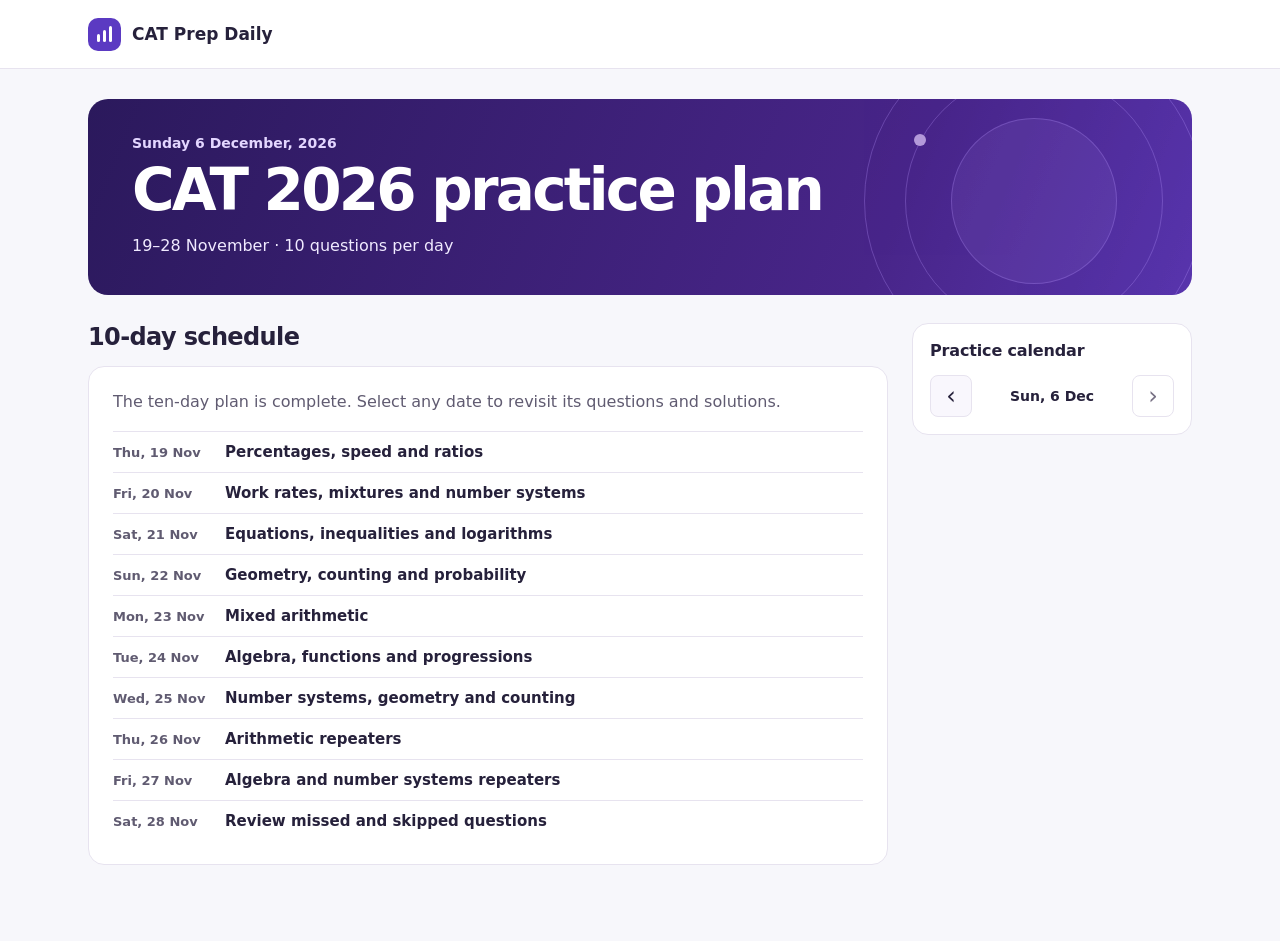
==== index.html @ 4b060f37 "Publish CAT Prep Daily" ====
<!doctype html>
<html lang="en">
<head>
  <meta charset="utf-8">
  <meta name="viewport" content="width=device-width, initial-scale=1">
  <meta name="theme-color" content="#f7f7fb">
  <meta name="description" content="Ten days of CAT practice with worked solutions for QA, DILR and VARC.">
  <title>CAT Prep Daily</title>
  <link rel="stylesheet" href="styles.css">
  <script src="question-bank.js" defer></script>
  <script src="app.js" defer></script>
</head>
<body>
  <a class="skip" href="#main">Skip to practice</a>
  <header class="masthead">
    <div class="masthead-inner">
      <a class="brand" href="./"><span class="brand-mark" aria-hidden="true"><i></i><i></i><i></i></span>CAT Prep Daily</a>
    </div>
  </header>
  <main class="workspace" id="main">
    <section class="hero" aria-labelledby="page-title">
      <div class="hero-orbit" aria-hidden="true"><i></i><i></i><i></i></div>
      <div class="hero-inner">
        <p id="hero-date" class="hero-date"></p>
        <h1 id="page-title" tabindex="-1">CAT 2026 practice plan</h1>
        <p id="hero-summary" class="hero-summary"></p>
      </div>
    </section>
    <div class="practice-layout">
      <div class="practice-column">
        <section id="questions" aria-labelledby="questions-title">
          <div class="section-heading">
            <h2 id="questions-title">Practice questions</h2>
            <a id="solutions-link" class="jump-link" href="#solutions">Go to solutions <span aria-hidden="true">↓</span></a>
          </div>
          <div id="question-list"></div>
        </section>
        <section id="solutions" class="solutions" aria-labelledby="solutions-title" hidden>
          <div class="section-heading">
            <h2 id="solutions-title">Answers &amp; solutions</h2>
            <button id="toggle-solutions" class="text-button" type="button">Show all</button>
          </div>
          <div id="solution-list" class="solution-list"></div>
        </section>
      </div>
      <aside class="sidebar" aria-label="Practice navigation">
        <section class="side-card" aria-labelledby="calendar-title">
          <h2 id="calendar-title">Practice calendar</h2>
          <nav class="calendar" aria-label="Practice dates">
            <button id="prev-day" type="button" class="arrow-button" aria-label="Previous practice day">‹</button>
            <p id="selected-date" aria-live="polite"></p>
            <button id="next-day" type="button" class="arrow-button" aria-label="Next practice day">›</button>
          </nav>
          <button id="today-button" class="text-button today-button" type="button" hidden>Back to today</button>
        </section>
        <section id="progress-card" class="side-card" aria-labelledby="progress-title">
          <div class="side-heading">
            <h2 id="progress-title">Your progress</h2>
            <span id="progress-text" class="progress-text" aria-live="polite">0 / 0</span>
          </div>
          <progress id="progress-bar" value="0" max="1" aria-labelledby="progress-title"></progress>
          <nav id="question-grid" class="question-grid" aria-label="Jump to a question"></nav>
        </section>
      </aside>
    </div>
  </main>
</body>
</html>
---- styles.css ----
:root {
  color-scheme: light;
  font-family: "Aptos", "Segoe UI", system-ui, sans-serif;
  color: #26213b;
  background: #f7f7fb;
  --ink: #26213b;
  --muted: #605b71;
  --accent: #5634b3;
  --line: #e7e3ef;
  --radius: 16px;
}

*, *::before, *::after { box-sizing: border-box; }
[hidden] { display: none !important; }
html { scroll-padding-top: 24px; }
body { margin: 0; }
a { color: var(--accent); }
button { font: inherit; color: inherit; cursor: pointer; }
button:disabled { cursor: default; }
:focus-visible { outline: 3px solid #754ee1; outline-offset: 4px; }
.skip { position: absolute; left: 16px; top: 12px; transform: translateY(-200%); background: white; padding: 10px; z-index: 1; }
.skip:focus { transform: none; }

.masthead { background: white; border-bottom: 1px solid var(--line); }
.masthead-inner {
  max-width: 1152px;
  min-height: 68px;
  margin-inline: auto;
  padding: 12px 24px;
  display: flex;
  align-items: center;
  justify-content: space-between;
  gap: 12px;
}
.brand { display: inline-flex; align-items: center; gap: 11px; font-size: 17px; font-weight: 750; color: var(--ink); text-decoration: none; }
.brand-mark { display: inline-flex; align-items: end; justify-content: center; gap: 3px; width: 33px; height: 33px; padding-bottom: 9px; border-radius: 10px; background: #5b3ac2; }
.brand-mark i { width: 3px; border-radius: 2px; background: white; height: 8px; }
.brand-mark i:nth-child(2) { height: 12px; }
.brand-mark i:nth-child(3) { height: 16px; }
.workspace { max-width: 1152px; margin-inline: auto; padding: 30px 24px 64px; }
.hero {
  position: relative;
  isolation: isolate;
  overflow: hidden;
  border-radius: 20px;
  background: linear-gradient(112deg, #2b195c, #482589 72%, #5835ad);
  color: white;
}
.hero-inner { padding: 36px 44px 40px; }
.hero-date { margin: 0 0 9px; color: #e3d6ff; font-size: 14px; font-weight: 650; }
.hero h1 { font-size: clamp(36px, 7vw, 58px); margin: 0; letter-spacing: -.048em; line-height: 1.06; }
.hero-summary { margin: 15px 0 0; color: #f0eaff; font-size: 16px; font-weight: 500; }
.hero-orbit { position: absolute; z-index: -1; width: 340px; height: 340px; top: -68px; right: -12px; display: grid; place-items: center; opacity: .68; }
.hero-orbit i { grid-area: 1 / 1; width: 100%; aspect-ratio: 1; border: 1px solid #b997ff70; border-radius: 50%; }
.hero-orbit i:nth-child(2) { width: 76%; }
.hero-orbit i:nth-child(3) { width: 49%; background: #a185e22a; }
.hero-orbit::after { content: ""; grid-area: 1 / 1; width: 12px; height: 12px; border-radius: 50%; background: #e6d2ff; transform: translate(-114px, -61px); }
.practice-layout { display: grid; grid-template-columns: minmax(0, 1fr) 280px; align-items: start; gap: 24px; margin-top: 28px; }
.section-heading { display: flex; align-items: baseline; justify-content: space-between; flex-wrap: wrap; gap: 8px 16px; margin-bottom: 14px; }
h2 { margin: 0; font-size: 24px; letter-spacing: -.026em; line-height: 1.2; }
.jump-link, .text-button { color: var(--accent); font-size: 14px; font-weight: 700; }
.jump-link { text-decoration: none; padding: 4px 0; }
.jump-link:hover, .text-button:hover { text-decoration: underline; }
.jump-link span { padding-left: 4px; }
.text-button { border: 0; background: none; padding: 4px 0; }

.question-card, .context-card, .side-card, .solution-list, .empty-state { background: white; border: 1px solid var(--line); border-radius: var(--radius); }
.question-card, .context-card, .empty-state { padding: 23px 24px; margin-bottom: 12px; }
.group-heading { display: flex; flex-wrap: wrap; align-items: baseline; gap: 8px 12px; margin: 20px 0 10px; }
.group-heading h3 { font-size: 16px; margin: 0; }
.group-heading span, .question-origin { color: var(--muted); font-size: 13px; font-weight: 600; }
.question-meta { display: flex; align-items: center; flex-wrap: wrap; gap: 8px; margin-bottom: 12px; }
.number { color: var(--muted); font-size: 13px; letter-spacing: .035em; font-weight: 700; }
.tag { display: inline-flex; padding: 4px 8px; border-radius: 5px; background: #eee8ff; color: #4f329a; font-size: 11px; font-weight: 760; }
.tag[data-section="DILR"] { background: #e5f4f0; color: #215e52; }
.tag[data-section="VARC"] { background: #fff0de; color: #815019; }
.question-card fieldset { padding: 0; margin: 0; border: 0; min-width: 0; }
.question-card legend { padding: 0; white-space: pre-wrap; font-size: 17px; line-height: 1.5; font-weight: 650; }
.choices { display: grid; gap: 8px; margin-top: 16px; }
.choice { display: flex; align-items: center; gap: 11px; padding: 9px 12px; min-height: 42px; border: 1px solid var(--line); border-radius: 9px; cursor: pointer; }
.choice:hover { background: #faf8ff; }
.choice:has(:checked) { border-color: #9779e0; background: #f4efff; }
.choice input { width: 17px; height: 17px; margin: 0; accent-color: var(--accent); flex: none; }
.choice-copy { white-space: pre-wrap; overflow-wrap: anywhere; }
.question-card input[type="text"] { font: inherit; display: block; max-width: 280px; width: 100%; margin-top: 16px; padding: 10px 12px; border: 1px solid #c8c2d3; border-radius: 8px; color: var(--ink); }
.context-card { background: #f3effc; border-color: #e4daf8; }
.context-card h4 { margin: 0 0 8px; font-size: 16px; }
.context-card p, .worked-solution { white-space: pre-wrap; line-height: 1.58; margin: 0; }
.table-wrap { overflow-x: auto; margin-top: 14px; }
.context-table { width: 100%; border-collapse: separate; border-spacing: 0; background: white; border: 1px solid #e4daf8; border-radius: 8px; font-size: 14px; text-align: left; }
.context-table th, .context-table td { padding: 9px 12px; }
.context-table thead { background: #ece4fa; }
.context-table tbody tr + tr td { border-top: 1px solid var(--line); }
.empty-state p { margin: 0; line-height: 1.55; color: var(--muted); }
.plan-overview { list-style: none; padding: 0; margin: 16px 0 0; }
.plan-row { border-top: 1px solid var(--line); }
.plan-row, .plan-button { display: flex; align-items: baseline; gap: 12px; }
.plan-row:has(> .plan-date), .plan-button { padding: 11px 0; }
.plan-date { flex: 0 0 100px; color: var(--muted); font-size: 13px; font-weight: 650; }
.plan-focus { font-size: 15px; font-weight: 650; }
.plan-button { width: 100%; border: 0; background: none; text-align: left; }
.plan-button:hover .plan-focus { color: var(--accent); text-decoration: underline; }

.sidebar { display: grid; gap: 14px; }
.side-card { padding: 17px; }
.side-heading, .calendar { display: flex; align-items: center; justify-content: space-between; gap: 8px; }
.side-card h2 { font-size: 16px; letter-spacing: -.01em; }
.calendar { margin-top: 14px; text-align: center; }
.calendar p { margin: 0; font-size: 14px; font-weight: 650; }
.arrow-button { flex: 0 0 42px; min-height: 42px; line-height: 1; border: 1px solid var(--line); border-radius: 8px; background: #f9f7fd; font-size: 24px; }
.arrow-button:disabled { color: #777184; background: white; }
.arrow-button:not(:disabled):hover { background: #eee7ff; }
.today-button { display: block; margin: 10px auto 0; }
.progress-text { color: var(--muted); font-size: 13px; font-weight: 700; }
progress { width: 100%; height: 8px; display: block; margin: 13px 0 15px; overflow: hidden; border: 0; border-radius: 9px; background: #eeeaf6; color: #6742c7; }
progress::-webkit-progress-bar { background: #eeeaf6; }
progress::-webkit-progress-value { background: #6742c7; border-radius: 9px; }
progress::-moz-progress-bar { background: #6742c7; border-radius: 9px; }
.question-grid { display: grid; grid-template-columns: repeat(5, minmax(0, 1fr)); gap: 6px; }
.question-grid a { display: grid; place-items: center; min-height: 40px; border-radius: 7px; text-decoration: none; color: #494459; background: #f6f4fa; font-size: 13px; font-weight: 700; }
.question-grid a:hover { background: #eee7ff; }
.question-grid a.answered { color: #45278c; background: #e9dfff; }

.solutions { margin-top: 30px; }
.solution-list { padding: 0 17px; }
.solution-list details + details { border-top: 1px solid var(--line); }
.solution-list summary { display: flex; justify-content: space-between; align-items: center; gap: 10px; min-height: 51px; padding: 11px 4px; font-size: 15px; font-weight: 700; cursor: pointer; list-style: none; }
.solution-list summary::-webkit-details-marker { display: none; }
.solution-list summary::after { content: "+"; color: var(--accent); font-size: 19px; }
.solution-list details[open] summary::after { content: "−"; }
.solution-body { padding: 0 4px 15px; }
.answer { display: block; color: #215e52; margin: 0 0 6px; }
.response-feedback { margin: 0 0 8px; color: var(--muted); font-size: 14px; }

@media (max-width: 780px) {
  .practice-layout { grid-template-columns: minmax(0, 1fr); gap: 22px; }
  .sidebar { grid-row: 1; grid-template-columns: repeat(2, minmax(0, 1fr)); align-items: start; }
}
@media (max-width: 520px) {
  .masthead-inner { min-height: 58px; padding-inline: 14px; }
  .workspace { padding: 16px 14px 40px; }
  .hero-inner { padding: 27px 20px 30px; }
  .hero-orbit { right: -140px; opacity: .35; }
  .practice-layout { margin-top: 16px; }
  .sidebar { grid-template-columns: minmax(0, 1fr); gap: 8px; }
  .side-card { padding: 12px; }
  .question-grid { grid-template-columns: repeat(6, minmax(0, 1fr)); }
  .question-card, .context-card, .empty-state { padding: 17px 14px; }
  .plan-date { flex-basis: 88px; }
  .plan-focus { font-size: 14px; }
}
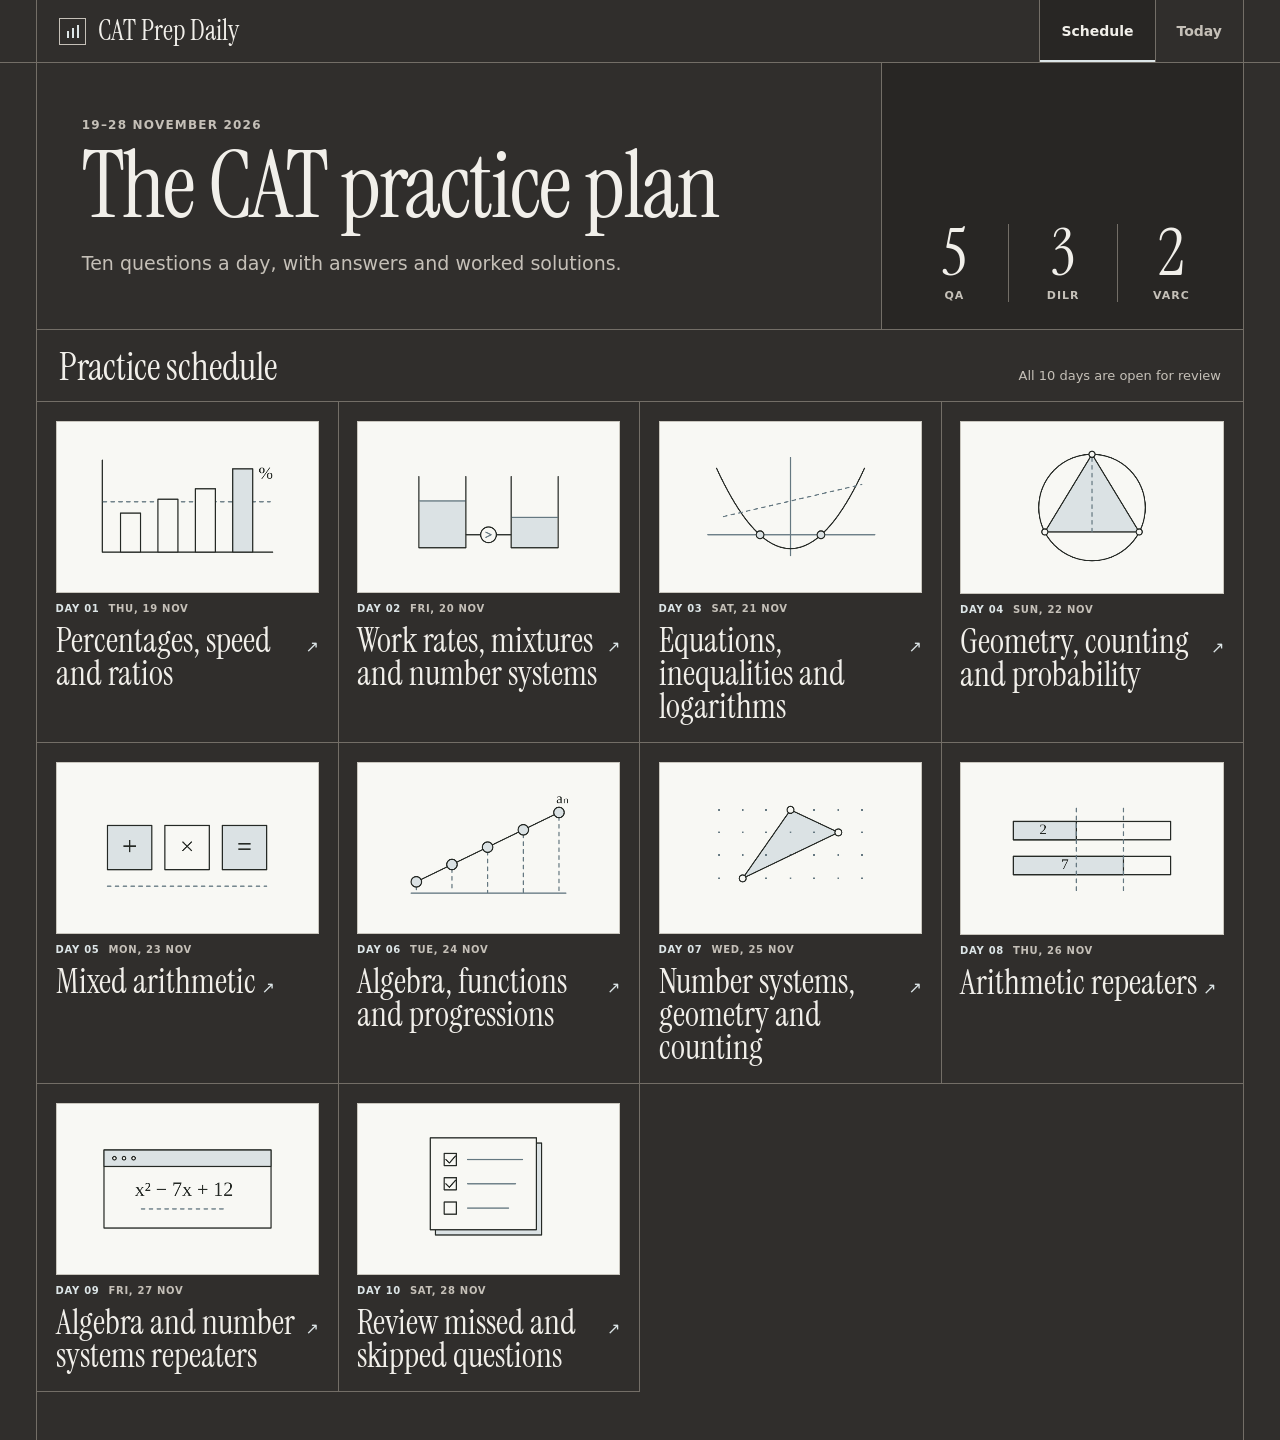
==== commit dda0f8ba: "Publish the illustrated CAT Prep redesign" ====
--- a/index.html
+++ b/index.html
@@ -3,30 +3,46 @@
 <head>
   <meta charset="utf-8">
   <meta name="viewport" content="width=device-width, initial-scale=1">
-  <meta name="theme-color" content="#f7f7fb">
+  <meta name="theme-color" content="#302e2c">
   <meta name="description" content="Ten days of CAT practice with worked solutions for QA, DILR and VARC.">
   <title>CAT Prep Daily</title>
   <link rel="stylesheet" href="styles.css">
   <script src="question-bank.js" defer></script>
+  <script src="plan-art.js" defer></script>
   <script src="app.js" defer></script>
 </head>
 <body>
-  <a class="skip" href="#main">Skip to practice</a>
+  <a class="skip" href="#main">Skip to content</a>
   <header class="masthead">
     <div class="masthead-inner">
       <a class="brand" href="./"><span class="brand-mark" aria-hidden="true"><i></i><i></i><i></i></span>CAT Prep Daily</a>
+      <nav class="primary-nav" aria-label="Main navigation">
+        <button id="schedule-tab" type="button" aria-controls="schedule-view">Schedule</button>
+        <button id="today-tab" type="button" aria-controls="practice-view">Today</button>
+      </nav>
     </div>
   </header>
   <main class="workspace" id="main">
     <section class="hero" aria-labelledby="page-title">
-      <div class="hero-orbit" aria-hidden="true"><i></i><i></i><i></i></div>
       <div class="hero-inner">
         <p id="hero-date" class="hero-date"></p>
-        <h1 id="page-title" tabindex="-1">CAT 2026 practice plan</h1>
+        <h1 id="page-title" tabindex="-1">The CAT practice plan</h1>
         <p id="hero-summary" class="hero-summary"></p>
       </div>
+      <dl class="hero-breakdown" aria-label="Questions per day">
+        <div><dt><abbr title="Quantitative Aptitude">QA</abbr></dt><dd>5</dd></div>
+        <div><dt><abbr title="Data Interpretation and Logical Reasoning">DILR</abbr></dt><dd>3</dd></div>
+        <div><dt><abbr title="Verbal Ability and Reading Comprehension">VARC</abbr></dt><dd>2</dd></div>
+      </dl>
     </section>
-    <div class="practice-layout">
+    <section id="schedule-view" aria-labelledby="schedule-title" hidden>
+      <div class="section-heading schedule-heading">
+        <h2 id="schedule-title">Practice schedule</h2>
+        <p id="schedule-status"></p>
+      </div>
+      <ol id="schedule-list" class="plan-overview"></ol>
+    </section>
+    <div id="practice-view" class="practice-layout" hidden>
       <div class="practice-column">
         <section id="questions" aria-labelledby="questions-title">
           <div class="section-heading">
@@ -35,10 +51,10 @@
           </div>
           <div id="question-list"></div>
         </section>
-        <section id="solutions" class="solutions" aria-labelledby="solutions-title" hidden>
+        <section id="solutions" class="solutions" aria-labelledby="solutions-title">
           <div class="section-heading">
             <h2 id="solutions-title">Answers &amp; solutions</h2>
-            <button id="toggle-solutions" class="text-button" type="button">Show all</button>
+            <button id="toggle-solutions" class="text-button" type="button" aria-controls="solution-list">Show all</button>
           </div>
           <div id="solution-list" class="solution-list"></div>
         </section>
@@ -51,9 +67,8 @@
             <p id="selected-date" aria-live="polite"></p>
             <button id="next-day" type="button" class="arrow-button" aria-label="Next practice day">›</button>
           </nav>
-          <button id="today-button" class="text-button today-button" type="button" hidden>Back to today</button>
         </section>
-        <section id="progress-card" class="side-card" aria-labelledby="progress-title">
+        <section class="side-card" aria-labelledby="progress-title">
           <div class="side-heading">
             <h2 id="progress-title">Your progress</h2>
             <span id="progress-text" class="progress-text" aria-live="polite">0 / 0</span>
--- a/styles.css
+++ b/styles.css
@@ -1,151 +1,210 @@
+@font-face {
+  font-family: "Instrument Serif";
+  src: url("fonts/InstrumentSerif-Regular.ttf") format("truetype");
+  font-display: swap;
+}
+
 :root {
-  color-scheme: light;
-  font-family: "Aptos", "Segoe UI", system-ui, sans-serif;
-  color: #26213b;
-  background: #f7f7fb;
-  --ink: #26213b;
-  --muted: #605b71;
-  --accent: #5634b3;
-  --line: #e7e3ef;
-  --radius: 16px;
+  color-scheme: dark;
+  font-family: "Segoe UI", system-ui, sans-serif;
+  background: #302e2c;
+  color: #f1efea;
+  --background: #302e2c;
+  --surface: #282624;
+  --text: #f1efea;
+  --muted: #c5c0b8;
+  --rule: #736e67;
+  --paper: #f8f8f4;
+  --ink: #292825;
+  --signal: #dce5e7;
+  --serif: "Instrument Serif", Georgia, serif;
+  --shell: min(1360px, calc(100% - 72px));
 }
 
 *, *::before, *::after { box-sizing: border-box; }
 [hidden] { display: none !important; }
-html { scroll-padding-top: 24px; }
+html { scroll-padding-top: 14px; }
 body { margin: 0; }
-a { color: var(--accent); }
+a { color: inherit; }
 button { font: inherit; color: inherit; cursor: pointer; }
 button:disabled { cursor: default; }
-:focus-visible { outline: 3px solid #754ee1; outline-offset: 4px; }
-.skip { position: absolute; left: 16px; top: 12px; transform: translateY(-200%); background: white; padding: 10px; z-index: 1; }
+:focus-visible { outline: 2px solid var(--signal); outline-offset: 4px; }
+#page-title:focus { outline: none; }
+.skip { position: absolute; left: 16px; top: 12px; transform: translateY(-200%); background: var(--paper); color: var(--ink); padding: 10px; z-index: 2; }
 .skip:focus { transform: none; }
 
-.masthead { background: white; border-bottom: 1px solid var(--line); }
-.masthead-inner {
-  max-width: 1152px;
-  min-height: 68px;
-  margin-inline: auto;
-  padding: 12px 24px;
-  display: flex;
+.masthead { border-bottom: 1px solid var(--rule); }
+.masthead-inner, .workspace { width: var(--shell); margin-inline: auto; border-inline: 1px solid var(--rule); }
+.masthead-inner { display: flex; align-items: stretch; justify-content: space-between; min-height: 62px; }
+.brand {
+  display: inline-flex;
   align-items: center;
-  justify-content: space-between;
   gap: 12px;
-}
-.brand { display: inline-flex; align-items: center; gap: 11px; font-size: 17px; font-weight: 750; color: var(--ink); text-decoration: none; }
-.brand-mark { display: inline-flex; align-items: end; justify-content: center; gap: 3px; width: 33px; height: 33px; padding-bottom: 9px; border-radius: 10px; background: #5b3ac2; }
-.brand-mark i { width: 3px; border-radius: 2px; background: white; height: 8px; }
-.brand-mark i:nth-child(2) { height: 12px; }
-.brand-mark i:nth-child(3) { height: 16px; }
-.workspace { max-width: 1152px; margin-inline: auto; padding: 30px 24px 64px; }
-.hero {
-  position: relative;
-  isolation: isolate;
-  overflow: hidden;
-  border-radius: 20px;
-  background: linear-gradient(112deg, #2b195c, #482589 72%, #5835ad);
-  color: white;
-}
-.hero-inner { padding: 36px 44px 40px; }
-.hero-date { margin: 0 0 9px; color: #e3d6ff; font-size: 14px; font-weight: 650; }
-.hero h1 { font-size: clamp(36px, 7vw, 58px); margin: 0; letter-spacing: -.048em; line-height: 1.06; }
-.hero-summary { margin: 15px 0 0; color: #f0eaff; font-size: 16px; font-weight: 500; }
-.hero-orbit { position: absolute; z-index: -1; width: 340px; height: 340px; top: -68px; right: -12px; display: grid; place-items: center; opacity: .68; }
-.hero-orbit i { grid-area: 1 / 1; width: 100%; aspect-ratio: 1; border: 1px solid #b997ff70; border-radius: 50%; }
-.hero-orbit i:nth-child(2) { width: 76%; }
-.hero-orbit i:nth-child(3) { width: 49%; background: #a185e22a; }
-.hero-orbit::after { content: ""; grid-area: 1 / 1; width: 12px; height: 12px; border-radius: 50%; background: #e6d2ff; transform: translate(-114px, -61px); }
-.practice-layout { display: grid; grid-template-columns: minmax(0, 1fr) 280px; align-items: start; gap: 24px; margin-top: 28px; }
-.section-heading { display: flex; align-items: baseline; justify-content: space-between; flex-wrap: wrap; gap: 8px 16px; margin-bottom: 14px; }
-h2 { margin: 0; font-size: 24px; letter-spacing: -.026em; line-height: 1.2; }
-.jump-link, .text-button { color: var(--accent); font-size: 14px; font-weight: 700; }
-.jump-link { text-decoration: none; padding: 4px 0; }
-.jump-link:hover, .text-button:hover { text-decoration: underline; }
-.jump-link span { padding-left: 4px; }
-.text-button { border: 0; background: none; padding: 4px 0; }
-
-.question-card, .context-card, .side-card, .solution-list, .empty-state { background: white; border: 1px solid var(--line); border-radius: var(--radius); }
-.question-card, .context-card, .empty-state { padding: 23px 24px; margin-bottom: 12px; }
-.group-heading { display: flex; flex-wrap: wrap; align-items: baseline; gap: 8px 12px; margin: 20px 0 10px; }
-.group-heading h3 { font-size: 16px; margin: 0; }
-.group-heading span, .question-origin { color: var(--muted); font-size: 13px; font-weight: 600; }
-.question-meta { display: flex; align-items: center; flex-wrap: wrap; gap: 8px; margin-bottom: 12px; }
-.number { color: var(--muted); font-size: 13px; letter-spacing: .035em; font-weight: 700; }
-.tag { display: inline-flex; padding: 4px 8px; border-radius: 5px; background: #eee8ff; color: #4f329a; font-size: 11px; font-weight: 760; }
-.tag[data-section="DILR"] { background: #e5f4f0; color: #215e52; }
-.tag[data-section="VARC"] { background: #fff0de; color: #815019; }
-.question-card fieldset { padding: 0; margin: 0; border: 0; min-width: 0; }
-.question-card legend { padding: 0; white-space: pre-wrap; font-size: 17px; line-height: 1.5; font-weight: 650; }
-.choices { display: grid; gap: 8px; margin-top: 16px; }
-.choice { display: flex; align-items: center; gap: 11px; padding: 9px 12px; min-height: 42px; border: 1px solid var(--line); border-radius: 9px; cursor: pointer; }
-.choice:hover { background: #faf8ff; }
-.choice:has(:checked) { border-color: #9779e0; background: #f4efff; }
-.choice input { width: 17px; height: 17px; margin: 0; accent-color: var(--accent); flex: none; }
-.choice-copy { white-space: pre-wrap; overflow-wrap: anywhere; }
-.question-card input[type="text"] { font: inherit; display: block; max-width: 280px; width: 100%; margin-top: 16px; padding: 10px 12px; border: 1px solid #c8c2d3; border-radius: 8px; color: var(--ink); }
-.context-card { background: #f3effc; border-color: #e4daf8; }
-.context-card h4 { margin: 0 0 8px; font-size: 16px; }
-.context-card p, .worked-solution { white-space: pre-wrap; line-height: 1.58; margin: 0; }
-.table-wrap { overflow-x: auto; margin-top: 14px; }
-.context-table { width: 100%; border-collapse: separate; border-spacing: 0; background: white; border: 1px solid #e4daf8; border-radius: 8px; font-size: 14px; text-align: left; }
-.context-table th, .context-table td { padding: 9px 12px; }
-.context-table thead { background: #ece4fa; }
-.context-table tbody tr + tr td { border-top: 1px solid var(--line); }
-.empty-state p { margin: 0; line-height: 1.55; color: var(--muted); }
-.plan-overview { list-style: none; padding: 0; margin: 16px 0 0; }
-.plan-row { border-top: 1px solid var(--line); }
-.plan-row, .plan-button { display: flex; align-items: baseline; gap: 12px; }
-.plan-row:has(> .plan-date), .plan-button { padding: 11px 0; }
-.plan-date { flex: 0 0 100px; color: var(--muted); font-size: 13px; font-weight: 650; }
-.plan-focus { font-size: 15px; font-weight: 650; }
-.plan-button { width: 100%; border: 0; background: none; text-align: left; }
-.plan-button:hover .plan-focus { color: var(--accent); text-decoration: underline; }
-
-.sidebar { display: grid; gap: 14px; }
-.side-card { padding: 17px; }
+  padding-inline: 22px;
+  font: 28px/1 var(--serif);
+  text-decoration: none;
+  white-space: nowrap;
+}
+.brand-mark { display: inline-flex; justify-content: center; align-items: end; gap: 3px; width: 27px; height: 27px; padding-bottom: 6px; border: 1px solid var(--muted); }
+.brand-mark i { width: 2px; height: 7px; background: var(--signal); }
+.brand-mark i:nth-child(2) { height: 10px; }
+.brand-mark i:nth-child(3) { height: 13px; }
+.primary-nav { display: flex; }
+.primary-nav button { min-height: 44px; padding-inline: 21px; border: 0; border-left: 1px solid var(--rule); background: transparent; font-size: 14px; font-weight: 600; }
+.primary-nav button[aria-current="page"], .primary-nav button:hover:not(:disabled) { background: var(--surface); }
+.primary-nav button[aria-current="page"] { box-shadow: inset 0 -2px var(--signal); }
+.primary-nav button:disabled { color: var(--muted); }
+.primary-nav button:focus-visible { outline-offset: -4px; }
+
+.workspace { min-height: calc(100vh - 63px); padding-bottom: 48px; }
+.hero { display: grid; grid-template-columns: minmax(0, 1fr) minmax(250px, 30%); border-bottom: 1px solid var(--rule); }
+.hero-inner { padding: clamp(28px, 4.3vw, 60px) clamp(22px, 3.5vw, 51px) clamp(30px, 4vw, 54px); }
+.hero-date, .plan-meta {
+  margin: 0;
+  color: var(--muted);
+  font-size: 12px;
+  font-weight: 650;
+  letter-spacing: .1em;
+  text-transform: uppercase;
+}
+h1, h2, h3, h4 { margin: 0; font-family: var(--serif); font-weight: 400; }
+.hero h1 { margin: 9px 0 0; max-width: 18ch; font-size: clamp(54px, 7.2vw, 106px); line-height: .98; letter-spacing: -.02em; text-wrap: balance; }
+.hero-summary { margin: 18px 0 0; color: var(--muted); line-height: 1.5; font-size: clamp(15px, 1.65vw, 19px); }
+.hero-breakdown { display: grid; grid-template-columns: repeat(3, minmax(0, 1fr)); align-content: end; margin: 0; border-left: 1px solid var(--rule); background: var(--surface); padding: 18px 18px 27px; }
+.hero-breakdown div { display: flex; flex-direction: column-reverse; align-items: center; gap: 6px; }
+.hero-breakdown div + div { border-left: 1px solid var(--rule); }
+.hero-breakdown dt { color: var(--muted); font-size: 11px; font-weight: 700; letter-spacing: .09em; }
+.hero-breakdown dd { margin: 0; font: clamp(38px, 5.1vw, 72px)/.9 var(--serif); }
+.hero-breakdown abbr { text-decoration: none; cursor: help; }
+
+.section-heading { display: flex; flex-wrap: wrap; align-items: baseline; justify-content: space-between; gap: 4px 18px; padding: 17px 22px 14px; border-bottom: 1px solid var(--rule); }
+.section-heading h2 { font-size: clamp(31px, 3vw, 42px); line-height: 1.05; }
+.schedule-heading p { margin: 0; color: var(--muted); font-size: 13px; line-height: 1.5; }
+.plan-overview { display: grid; grid-template-columns: repeat(4, minmax(0, 1fr)); list-style: none; margin: 0; padding: 0; }
+.plan-item { min-width: 0; border-right: 1px solid var(--rule); border-bottom: 1px solid var(--rule); }
+.plan-item:nth-child(4n) { border-right: 0; }
+.plan-card { display: flex; flex-direction: column; gap: 10px; width: 100%; height: 100%; min-height: 100%; padding: clamp(12px, 1.45vw, 20px); border: 0; background: transparent; color: inherit; text-align: left; }
+button.plan-card:hover { background: var(--surface); }
+.plan-card:focus-visible { outline-offset: -3px; }
+.plan-art { display: block; width: 100%; height: auto; aspect-ratio: 600 / 392; background: var(--paper); border: 1px solid #c9c6be; }
+.plan-meta { display: flex; flex-wrap: wrap; align-items: baseline; justify-content: space-between; gap: 3px 9px; font-size: 10px; letter-spacing: .07em; }
+.plan-day { color: var(--signal); }
+.plan-focus { display: flex; justify-content: space-between; align-items: baseline; gap: 6px; font: clamp(27px, 2.65vw, 41px)/.98 var(--serif); }
+.plan-arrow { flex: none; font: 16px/1 system-ui, sans-serif; color: var(--signal); }
+
+.practice-layout { display: grid; grid-template-columns: minmax(0, 1fr) minmax(238px, 24%); align-items: start; }
+.practice-column { min-width: 0; border-right: 1px solid var(--rule); }
+.jump-link, .text-button { color: var(--signal); font-size: 14px; font-weight: 650; }
+.jump-link { text-decoration: none; padding: 5px 0; }
+.jump-link:hover, .text-button:hover { text-decoration: underline; text-underline-offset: 4px; }
+.jump-link span { margin-left: 4px; }
+.text-button { border: 0; background: transparent; padding: 5px 0; }
+.group-heading { display: flex; flex-wrap: wrap; align-items: baseline; justify-content: space-between; gap: 6px 14px; padding: 13px 22px; background: var(--surface); border-bottom: 1px solid var(--rule); }
+.group-heading h3 { font-size: 25px; line-height: 1.05; }
+.group-heading span { color: var(--muted); font-size: 12px; font-weight: 650; }
+.question-card { padding: clamp(18px, 2.6vw, 34px) clamp(20px, 3.5vw, 48px); border-bottom: 1px solid var(--rule); }
+.question-card:target { outline: 2px solid var(--signal); outline-offset: -2px; }
+.question-meta { display: flex; align-items: center; flex-wrap: wrap; gap: 7px 10px; margin-bottom: 12px; }
+.number, .tag { font-size: 11px; font-weight: 750; letter-spacing: .09em; }
+.number { color: var(--signal); }
+.tag { border: 1px solid var(--rule); color: var(--muted); padding: 3px 6px; }
+.question-topic, .question-origin { color: var(--muted); font-size: 13px; }
+.question-origin { margin-left: auto; }
+.question-card fieldset { min-width: 0; margin: 0; padding: 0; border: 0; }
+.question-card legend { max-width: 100%; padding: 0; white-space: pre-wrap; overflow-wrap: anywhere; font-size: clamp(16px, 1.55vw, 19px); line-height: 1.5; font-weight: 600; }
+.choices { margin-top: 16px; border: 1px solid var(--rule); border-radius: 3px; }
+.choice { display: grid; grid-template-columns: 16px 19px minmax(0, 1fr); align-items: baseline; gap: 9px; min-height: 43px; padding: 10px 12px; cursor: pointer; }
+.choice + .choice { border-top: 1px solid var(--rule); }
+.choice:hover { background: var(--surface); }
+.choice:has(input:checked) { background: var(--signal); color: var(--ink); }
+.choice input { width: 15px; height: 15px; margin: 0; accent-color: var(--signal); align-self: center; }
+.choice input:checked { accent-color: var(--ink); }
+.choice:has(input:focus-visible) { outline: 2px solid var(--signal); outline-offset: 1px; position: relative; }
+.choice-letter { font-size: 12px; font-weight: 700; }
+.choice-copy { white-space: pre-wrap; overflow-wrap: anywhere; line-height: 1.5; }
+.question-card input[type="text"] { display: block; width: min(100%, 300px); min-height: 43px; margin-top: 16px; padding: 9px 12px; border: 1px solid var(--rule); border-radius: 3px; background: var(--surface); color: var(--text); font: inherit; }
+.question-card input[type="text"]::placeholder { color: var(--muted); }
+.context-card { margin: clamp(16px, 2.6vw, 33px) clamp(20px, 3.5vw, 48px) 0; padding: clamp(16px, 2.6vw, 30px); border: 1px solid #c9c6be; background: var(--paper); color: var(--ink); }
+.context-card h4 { margin-bottom: 6px; font-size: 29px; line-height: 1; }
+.context-card p, .worked-solution { margin: 0; white-space: pre-wrap; line-height: 1.6; }
+.table-wrap { margin-top: 14px; overflow-x: auto; }
+.context-table { width: 100%; border-collapse: collapse; text-align: left; font-size: 14px; }
+.context-table th, .context-table td { padding: 9px 10px; border: 1px solid #b2b8b9; }
+.context-table thead { background: var(--signal); }
+
+.sidebar { position: sticky; top: 0; }
+.side-card { padding: 16px; border-bottom: 1px solid var(--rule); }
 .side-heading, .calendar { display: flex; align-items: center; justify-content: space-between; gap: 8px; }
-.side-card h2 { font-size: 16px; letter-spacing: -.01em; }
-.calendar { margin-top: 14px; text-align: center; }
-.calendar p { margin: 0; font-size: 14px; font-weight: 650; }
-.arrow-button { flex: 0 0 42px; min-height: 42px; line-height: 1; border: 1px solid var(--line); border-radius: 8px; background: #f9f7fd; font-size: 24px; }
-.arrow-button:disabled { color: #777184; background: white; }
-.arrow-button:not(:disabled):hover { background: #eee7ff; }
-.today-button { display: block; margin: 10px auto 0; }
-.progress-text { color: var(--muted); font-size: 13px; font-weight: 700; }
-progress { width: 100%; height: 8px; display: block; margin: 13px 0 15px; overflow: hidden; border: 0; border-radius: 9px; background: #eeeaf6; color: #6742c7; }
-progress::-webkit-progress-bar { background: #eeeaf6; }
-progress::-webkit-progress-value { background: #6742c7; border-radius: 9px; }
-progress::-moz-progress-bar { background: #6742c7; border-radius: 9px; }
-.question-grid { display: grid; grid-template-columns: repeat(5, minmax(0, 1fr)); gap: 6px; }
-.question-grid a { display: grid; place-items: center; min-height: 40px; border-radius: 7px; text-decoration: none; color: #494459; background: #f6f4fa; font-size: 13px; font-weight: 700; }
-.question-grid a:hover { background: #eee7ff; }
-.question-grid a.answered { color: #45278c; background: #e9dfff; }
-
-.solutions { margin-top: 30px; }
-.solution-list { padding: 0 17px; }
-.solution-list details + details { border-top: 1px solid var(--line); }
-.solution-list summary { display: flex; justify-content: space-between; align-items: center; gap: 10px; min-height: 51px; padding: 11px 4px; font-size: 15px; font-weight: 700; cursor: pointer; list-style: none; }
+.side-card h2 { font-size: 26px; line-height: 1.12; }
+.calendar { margin-top: 13px; text-align: center; }
+.calendar p, .progress-text { margin: 0; color: var(--muted); font-size: 13px; font-weight: 650; }
+.arrow-button { flex: 0 0 42px; min-height: 42px; line-height: 1; border: 1px solid var(--rule); background: transparent; font-size: 25px; }
+.arrow-button:disabled { color: #a49f96; }
+.arrow-button:hover:not(:disabled) { color: var(--ink); background: var(--signal); }
+progress { display: block; width: 100%; height: 5px; margin: 13px 0 14px; overflow: hidden; border: 0; background: var(--surface); color: var(--signal); }
+progress::-webkit-progress-bar { background: var(--surface); }
+progress::-webkit-progress-value { background: var(--signal); }
+progress::-moz-progress-bar { background: var(--signal); }
+.question-grid { display: grid; grid-template-columns: repeat(5, minmax(0, 1fr)); border-top: 1px solid var(--rule); border-left: 1px solid var(--rule); }
+.question-grid a { display: grid; place-items: center; min-height: 40px; border-right: 1px solid var(--rule); border-bottom: 1px solid var(--rule); color: var(--text); text-decoration: none; font-size: 13px; }
+.question-grid a:hover { background: var(--surface); }
+.question-grid a.answered { background: var(--signal); color: var(--ink); font-weight: 700; }
+.question-grid a:focus-visible { outline-offset: -3px; }
+.question-grid a.answered:focus-visible { outline-color: var(--ink); }
+
+.solutions .section-heading { background: var(--surface); }
+.solution-list details { border-bottom: 1px solid var(--rule); }
+.solution-list summary { display: grid; grid-template-columns: 40px minmax(0, 1fr) auto; align-items: center; gap: 10px; min-height: 51px; padding: 9px 22px; cursor: pointer; list-style: none; }
+.solution-list summary:focus-visible { outline-offset: -3px; }
+.solution-list summary:hover { background: var(--surface); }
 .solution-list summary::-webkit-details-marker { display: none; }
-.solution-list summary::after { content: "+"; color: var(--accent); font-size: 19px; }
+.solution-list summary::after { content: "+"; color: var(--signal); font-size: 21px; }
 .solution-list details[open] summary::after { content: "−"; }
-.solution-body { padding: 0 4px 15px; }
-.answer { display: block; color: #215e52; margin: 0 0 6px; }
-.response-feedback { margin: 0 0 8px; color: var(--muted); font-size: 14px; }
-
-@media (max-width: 780px) {
-  .practice-layout { grid-template-columns: minmax(0, 1fr); gap: 22px; }
-  .sidebar { grid-row: 1; grid-template-columns: repeat(2, minmax(0, 1fr)); align-items: start; }
-}
-@media (max-width: 520px) {
-  .masthead-inner { min-height: 58px; padding-inline: 14px; }
-  .workspace { padding: 16px 14px 40px; }
-  .hero-inner { padding: 27px 20px 30px; }
-  .hero-orbit { right: -140px; opacity: .35; }
-  .practice-layout { margin-top: 16px; }
-  .sidebar { grid-template-columns: minmax(0, 1fr); gap: 8px; }
-  .side-card { padding: 12px; }
-  .question-grid { grid-template-columns: repeat(6, minmax(0, 1fr)); }
-  .question-card, .context-card, .empty-state { padding: 17px 14px; }
-  .plan-date { flex-basis: 88px; }
-  .plan-focus { font-size: 14px; }
-}
+.solution-number { color: var(--muted); font-size: 11px; font-weight: 750; letter-spacing: .09em; }
+.solution-topic { font: 25px/1.08 var(--serif); }
+.solution-body { margin: 0 clamp(14px, 2.7vw, 38px) 14px; padding: 16px 20px; background: var(--paper); color: var(--ink); }
+.answer { display: block; margin-bottom: 6px; }
+.response-feedback { margin: 0 0 8px; color: #585650; font-size: 14px; }
+
+@media (max-width: 1000px) {
+  :root { --shell: calc(100% - 40px); }
+  .plan-overview { grid-template-columns: repeat(3, minmax(0, 1fr)); }
+  .plan-item:nth-child(4n) { border-right: 1px solid var(--rule); }
+  .plan-item:nth-child(3n) { border-right: 0; }
+}
+@media (max-width: 760px) {
+  .hero { grid-template-columns: minmax(0, 1fr) 170px; }
+  .hero-breakdown { padding: 12px 6px 19px; }
+  .hero-breakdown dt { font-size: 10px; }
+  .practice-layout { grid-template-columns: minmax(0, 1fr); }
+  .practice-column { border-right: 0; }
+  .sidebar { position: static; grid-row: 1; display: grid; grid-template-columns: repeat(2, minmax(0, 1fr)); }
+  .side-card + .side-card { border-left: 1px solid var(--rule); }
+}
+@media (max-width: 560px) {
+  :root { --shell: calc(100% - 24px); }
+  .masthead-inner { min-height: 52px; }
+  .brand { gap: 8px; padding-inline: 12px; font-size: 23px; }
+  .brand-mark { width: 23px; height: 23px; padding-bottom: 4px; }
+  .primary-nav button { padding-inline: 10px; font-size: 12px; }
+  .hero { grid-template-columns: minmax(0, 1fr); }
+  .hero-inner { padding: 24px 16px; }
+  .hero h1 { font-size: clamp(46px, 12vw, 68px); }
+  .hero-summary { margin-top: 12px; }
+  .hero-breakdown { border-top: 1px solid var(--rule); border-left: 0; padding: 10px 4px; }
+  .hero-breakdown div { flex-direction: row-reverse; justify-content: center; align-items: baseline; }
+  .hero-breakdown dd { font-size: 30px; }
+  .plan-overview { grid-template-columns: repeat(2, minmax(0, 1fr)); }
+  .plan-item:nth-child(3n) { border-right: 1px solid var(--rule); }
+  .plan-item:nth-child(2n) { border-right: 0; }
+  .plan-card { padding: 9px; gap: 7px; }
+  .plan-meta { font-size: 9px; }
+  .plan-focus { font-size: clamp(22px, 6vw, 29px); }
+  .section-heading, .group-heading { padding-inline: 14px; }
+  .solution-list summary { padding-inline: 14px; }
+  .side-card { padding: 11px 8px; }
+  .side-card h2 { font-size: 22px; }
+  .calendar { gap: 4px; }
+  .calendar p, .progress-text { font-size: 11px; }
+  .arrow-button { flex-basis: 30px; min-height: 38px; }
+}
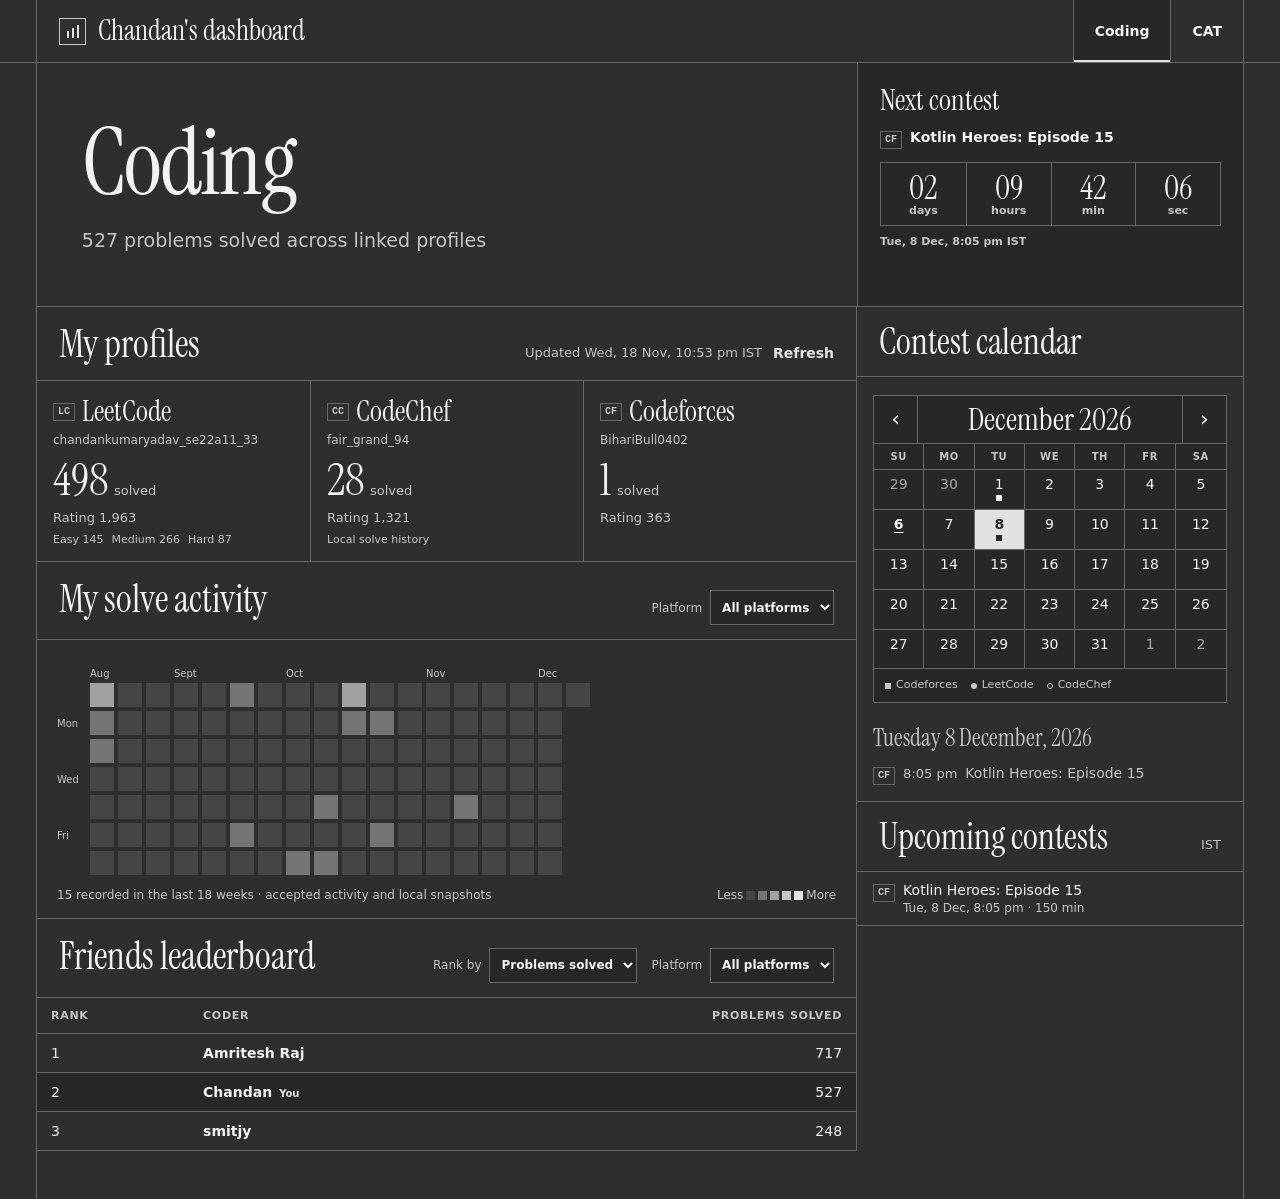
==== commit 94983181: "Publish the Coding and CAT dashboard" ====
--- a/index.html
+++ b/index.html
@@ -1,80 +1,103 @@
 <!doctype html>
 <html lang="en">
 <head>
+  <meta name="coding-feed" content="coding-data.json">
   <meta charset="utf-8">
   <meta name="viewport" content="width=device-width, initial-scale=1">
-  <meta name="theme-color" content="#302e2c">
-  <meta name="description" content="Ten days of CAT practice with worked solutions for QA, DILR and VARC.">
-  <title>CAT Prep Daily</title>
+  <meta name="theme-color" content="#2e2e2e">
+  <meta name="description" content="Chandan's coding activity, contest calendar, leaderboard and CAT practice.">
+  <title>Coding · Chandan's dashboard</title>
   <link rel="stylesheet" href="styles.css">
-  <script src="question-bank.js" defer></script>
-  <script src="plan-art.js" defer></script>
-  <script src="app.js" defer></script>
+  <link rel="stylesheet" href="calendar.css">
+  <link rel="stylesheet" href="coding.css">
+  <script src="calendar.js" defer></script>
+  <script src="coding-data.js" defer></script>
+  <script src="coding.js" defer></script>
 </head>
 <body>
   <a class="skip" href="#main">Skip to content</a>
   <header class="masthead">
     <div class="masthead-inner">
-      <a class="brand" href="./"><span class="brand-mark" aria-hidden="true"><i></i><i></i><i></i></span>CAT Prep Daily</a>
+      <a class="brand" href="./"><span class="brand-mark" aria-hidden="true"><i></i><i></i><i></i></span>Chandan's dashboard</a>
       <nav class="primary-nav" aria-label="Main navigation">
-        <button id="schedule-tab" type="button" aria-controls="schedule-view">Schedule</button>
-        <button id="today-tab" type="button" aria-controls="practice-view">Today</button>
+        <a href="./" aria-current="page">Coding</a>
+        <a href="cat.html">CAT</a>
       </nav>
     </div>
   </header>
-  <main class="workspace" id="main">
-    <section class="hero" aria-labelledby="page-title">
+  <main id="main" class="workspace coding-workspace">
+    <section class="hero coding-hero" aria-labelledby="coding-title">
       <div class="hero-inner">
-        <p id="hero-date" class="hero-date"></p>
-        <h1 id="page-title" tabindex="-1">The CAT practice plan</h1>
-        <p id="hero-summary" class="hero-summary"></p>
+        <h1 id="coding-title">Coding</h1>
+        <p class="hero-summary" id="coding-summary">LeetCode, CodeChef and Codeforces</p>
       </div>
-      <dl class="hero-breakdown" aria-label="Questions per day">
-        <div><dt><abbr title="Quantitative Aptitude">QA</abbr></dt><dd>5</dd></div>
-        <div><dt><abbr title="Data Interpretation and Logical Reasoning">DILR</abbr></dt><dd>3</dd></div>
-        <div><dt><abbr title="Verbal Ability and Reading Comprehension">VARC</abbr></dt><dd>2</dd></div>
-      </dl>
+      <section class="next-contest" aria-labelledby="next-title">
+        <h2 id="next-title">Next contest</h2>
+        <div id="contest-next"><p class="coding-message">Loading contests…</p></div>
+      </section>
     </section>
-    <section id="schedule-view" aria-labelledby="schedule-title" hidden>
-      <div class="section-heading schedule-heading">
-        <h2 id="schedule-title">Practice schedule</h2>
-        <p id="schedule-status"></p>
-      </div>
-      <ol id="schedule-list" class="plan-overview"></ol>
-    </section>
-    <div id="practice-view" class="practice-layout" hidden>
-      <div class="practice-column">
-        <section id="questions" aria-labelledby="questions-title">
-          <div class="section-heading">
-            <h2 id="questions-title">Practice questions</h2>
-            <a id="solutions-link" class="jump-link" href="#solutions">Go to solutions <span aria-hidden="true">↓</span></a>
+    <div class="coding-layout">
+      <div class="coding-main">
+        <section aria-labelledby="profiles-title">
+          <div class="section-heading coding-heading">
+            <h2 id="profiles-title">My profiles</h2>
+            <div class="coding-controls">
+              <p id="coding-sync" class="coding-status" role="status">Fetching coding profiles…</p>
+              <button id="coding-refresh" class="text-button" type="button">Refresh</button>
+            </div>
           </div>
-          <div id="question-list"></div>
+          <ul class="profile-grid" id="coding-profiles"></ul>
         </section>
-        <section id="solutions" class="solutions" aria-labelledby="solutions-title">
-          <div class="section-heading">
-            <h2 id="solutions-title">Answers &amp; solutions</h2>
-            <button id="toggle-solutions" class="text-button" type="button" aria-controls="solution-list">Show all</button>
+        <section aria-labelledby="heatmap-title">
+          <div class="section-heading coding-heading">
+            <h2 id="heatmap-title">My solve activity</h2>
+            <label class="coding-filter">Platform <select id="heatmap-platform">
+              <option value="all">All platforms</option>
+              <option value="leetcode">LeetCode</option>
+              <option value="codechef">CodeChef</option>
+              <option value="codeforces">Codeforces</option>
+            </select></label>
           </div>
-          <div id="solution-list" class="solution-list"></div>
+          <div class="heatmap-panel" id="coding-heatmap"></div>
+        </section>
+        <section aria-labelledby="leaderboard-title">
+          <div class="section-heading coding-heading">
+            <h2 id="leaderboard-title">Friends leaderboard</h2>
+            <div class="leaderboard-filters">
+              <label class="coding-filter">Rank by <select id="leaderboard-metric">
+                <option value="solved">Problems solved</option>
+                <option value="rating">Rating</option>
+              </select></label>
+              <label class="coding-filter">Platform <select id="leaderboard-platform">
+                <option value="all">All platforms</option>
+                <option value="leetcode">LeetCode</option>
+                <option value="codechef">CodeChef</option>
+                <option value="codeforces">Codeforces</option>
+              </select></label>
+            </div>
+          </div>
+          <div class="coding-table-wrap">
+            <table class="coding-table">
+              <thead><tr><th scope="col">Rank</th><th scope="col">Coder</th><th scope="col" id="leaderboard-stat" aria-sort="descending">Problems solved</th></tr></thead>
+              <tbody id="coding-leaderboard"></tbody>
+            </table>
+          </div>
         </section>
       </div>
-      <aside class="sidebar" aria-label="Practice navigation">
-        <section class="side-card" aria-labelledby="calendar-title">
-          <h2 id="calendar-title">Practice calendar</h2>
-          <nav class="calendar" aria-label="Practice dates">
-            <button id="prev-day" type="button" class="arrow-button" aria-label="Previous practice day">‹</button>
-            <p id="selected-date" aria-live="polite"></p>
-            <button id="next-day" type="button" class="arrow-button" aria-label="Next practice day">›</button>
-          </nav>
+      <aside class="coding-sidebar" aria-label="Contest information">
+        <section class="contest-panel" aria-labelledby="contest-calendar-title">
+          <div class="section-heading">
+            <h2 id="contest-calendar-title">Contest calendar</h2>
+          </div>
+          <div id="coding-calendar" class="month-calendar contest-calendar"></div>
+          <div id="coding-calendar-day" class="cal-day" aria-live="polite"></div>
         </section>
-        <section class="side-card" aria-labelledby="progress-title">
-          <div class="side-heading">
-            <h2 id="progress-title">Your progress</h2>
-            <span id="progress-text" class="progress-text" aria-live="polite">0 / 0</span>
+        <section aria-labelledby="contest-list-title">
+          <div class="section-heading">
+            <h2 id="contest-list-title">Upcoming contests</h2>
+            <span class="coding-status">IST</span>
           </div>
-          <progress id="progress-bar" value="0" max="1" aria-labelledby="progress-title"></progress>
-          <nav id="question-grid" class="question-grid" aria-label="Jump to a question"></nav>
+          <ul id="contest-list" class="contest-list"></ul>
         </section>
       </aside>
     </div>
--- a/styles.css
+++ b/styles.css
@@ -7,16 +7,19 @@
 :root {
   color-scheme: dark;
   font-family: "Segoe UI", system-ui, sans-serif;
-  background: #302e2c;
-  color: #f1efea;
-  --background: #302e2c;
-  --surface: #282624;
-  --text: #f1efea;
-  --muted: #c5c0b8;
-  --rule: #736e67;
-  --paper: #f8f8f4;
-  --ink: #292825;
-  --signal: #dce5e7;
+  background: var(--background);
+  color: var(--text);
+  --background: #2e2e2e;
+  --surface: #272727;
+  --raised: #3c3c3c;
+  --text: #f2f2f2;
+  --muted: #c5c5c5;
+  --subdued: #a7a7a7;
+  --rule: #686868;
+  --paper: #f8f8f8;
+  --paper-rule: #c7c7c7;
+  --ink: #282828;
+  --signal: #e2e2e2;
   --serif: "Instrument Serif", Georgia, serif;
   --shell: min(1360px, calc(100% - 72px));
 }
@@ -50,11 +53,12 @@
 .brand-mark i:nth-child(2) { height: 10px; }
 .brand-mark i:nth-child(3) { height: 13px; }
 .primary-nav { display: flex; }
-.primary-nav button { min-height: 44px; padding-inline: 21px; border: 0; border-left: 1px solid var(--rule); background: transparent; font-size: 14px; font-weight: 600; }
-.primary-nav button[aria-current="page"], .primary-nav button:hover:not(:disabled) { background: var(--surface); }
-.primary-nav button[aria-current="page"] { box-shadow: inset 0 -2px var(--signal); }
+.primary-nav :is(a, button) { display: inline-flex; align-items: center; min-height: 44px; padding-inline: 21px; border: 0; border-left: 1px solid var(--rule); background: transparent; font-size: 14px; font-weight: 600; text-decoration: none; }
+.primary-nav :is(a, button)[aria-current="page"], .primary-nav :is(a, button):hover:not(:disabled) { background: var(--surface); }
+.primary-nav :is(a, button)[aria-current="page"] { box-shadow: inset 0 -2px var(--signal); }
 .primary-nav button:disabled { color: var(--muted); }
-.primary-nav button:focus-visible { outline-offset: -4px; }
+.primary-nav :is(a, button):focus-visible { outline-offset: -4px; }
+.cat-nav { justify-content: end; border-bottom: 1px solid var(--rule); }
 
 .workspace { min-height: calc(100vh - 63px); padding-bottom: 48px; }
 .hero { display: grid; grid-template-columns: minmax(0, 1fr) minmax(250px, 30%); border-bottom: 1px solid var(--rule); }
@@ -86,7 +90,7 @@
 .plan-card { display: flex; flex-direction: column; gap: 10px; width: 100%; height: 100%; min-height: 100%; padding: clamp(12px, 1.45vw, 20px); border: 0; background: transparent; color: inherit; text-align: left; }
 button.plan-card:hover { background: var(--surface); }
 .plan-card:focus-visible { outline-offset: -3px; }
-.plan-art { display: block; width: 100%; height: auto; aspect-ratio: 600 / 392; background: var(--paper); border: 1px solid #c9c6be; }
+.plan-art { display: block; width: 100%; height: auto; aspect-ratio: 600 / 392; background: var(--paper); border: 1px solid var(--paper-rule); }
 .plan-meta { display: flex; flex-wrap: wrap; align-items: baseline; justify-content: space-between; gap: 3px 9px; font-size: 10px; letter-spacing: .07em; }
 .plan-day { color: var(--signal); }
 .plan-focus { display: flex; justify-content: space-between; align-items: baseline; gap: 6px; font: clamp(27px, 2.65vw, 41px)/.98 var(--serif); }
@@ -124,12 +128,12 @@
 .choice-copy { white-space: pre-wrap; overflow-wrap: anywhere; line-height: 1.5; }
 .question-card input[type="text"] { display: block; width: min(100%, 300px); min-height: 43px; margin-top: 16px; padding: 9px 12px; border: 1px solid var(--rule); border-radius: 3px; background: var(--surface); color: var(--text); font: inherit; }
 .question-card input[type="text"]::placeholder { color: var(--muted); }
-.context-card { margin: clamp(16px, 2.6vw, 33px) clamp(20px, 3.5vw, 48px) 0; padding: clamp(16px, 2.6vw, 30px); border: 1px solid #c9c6be; background: var(--paper); color: var(--ink); }
+.context-card { margin: clamp(16px, 2.6vw, 33px) clamp(20px, 3.5vw, 48px) 0; padding: clamp(16px, 2.6vw, 30px); border: 1px solid var(--paper-rule); background: var(--paper); color: var(--ink); }
 .context-card h4 { margin-bottom: 6px; font-size: 29px; line-height: 1; }
 .context-card p, .worked-solution { margin: 0; white-space: pre-wrap; line-height: 1.6; }
 .table-wrap { margin-top: 14px; overflow-x: auto; }
 .context-table { width: 100%; border-collapse: collapse; text-align: left; font-size: 14px; }
-.context-table th, .context-table td { padding: 9px 10px; border: 1px solid #b2b8b9; }
+.context-table th, .context-table td { padding: 9px 10px; border: 1px solid var(--paper-rule); }
 .context-table thead { background: var(--signal); }
 
 .sidebar { position: sticky; top: 0; }
@@ -139,7 +143,7 @@
 .calendar { margin-top: 13px; text-align: center; }
 .calendar p, .progress-text { margin: 0; color: var(--muted); font-size: 13px; font-weight: 650; }
 .arrow-button { flex: 0 0 42px; min-height: 42px; line-height: 1; border: 1px solid var(--rule); background: transparent; font-size: 25px; }
-.arrow-button:disabled { color: #a49f96; }
+.arrow-button:disabled { color: var(--subdued); }
 .arrow-button:hover:not(:disabled) { color: var(--ink); background: var(--signal); }
 progress { display: block; width: 100%; height: 5px; margin: 13px 0 14px; overflow: hidden; border: 0; background: var(--surface); color: var(--signal); }
 progress::-webkit-progress-bar { background: var(--surface); }
@@ -164,7 +168,7 @@
 .solution-topic { font: 25px/1.08 var(--serif); }
 .solution-body { margin: 0 clamp(14px, 2.7vw, 38px) 14px; padding: 16px 20px; background: var(--paper); color: var(--ink); }
 .answer { display: block; margin-bottom: 6px; }
-.response-feedback { margin: 0 0 8px; color: #585650; font-size: 14px; }
+.response-feedback { margin: 0 0 8px; color: #585858; font-size: 14px; }
 
 @media (max-width: 1000px) {
   :root { --shell: calc(100% - 40px); }
@@ -184,9 +188,9 @@
 @media (max-width: 560px) {
   :root { --shell: calc(100% - 24px); }
   .masthead-inner { min-height: 52px; }
-  .brand { gap: 8px; padding-inline: 12px; font-size: 23px; }
+  .brand { gap: 7px; padding-inline: 9px; font-size: clamp(19px, 5.5vw, 23px); }
   .brand-mark { width: 23px; height: 23px; padding-bottom: 4px; }
-  .primary-nav button { padding-inline: 10px; font-size: 12px; }
+  .primary-nav :is(a, button) { padding-inline: 10px; font-size: 12px; }
   .hero { grid-template-columns: minmax(0, 1fr); }
   .hero-inner { padding: 24px 16px; }
   .hero h1 { font-size: clamp(46px, 12vw, 68px); }
--- a/calendar.css
+++ b/calendar.css
@@ -0,0 +1,74 @@
+.month-calendar {
+  min-width: 0;
+  border: 1px solid var(--rule);
+  background: var(--surface);
+  color: var(--text);
+}
+.cal-head {
+  display: grid;
+  grid-template-columns: 44px minmax(0, 1fr) 44px;
+  align-items: stretch;
+  border-bottom: 1px solid var(--rule);
+  text-align: center;
+}
+.cal-head > span { padding: 8px 4px; font: clamp(23px, 2.45vw, 32px)/1 var(--serif); }
+.cal-nav {
+  display: grid;
+  place-items: center;
+  min-height: 43px;
+  padding: 0;
+  background: transparent;
+  border: 0;
+  color: var(--text);
+  font-size: 22px;
+  line-height: 1;
+}
+.cal-nav:first-child { border-right: 1px solid var(--rule); }
+.cal-nav:last-child { border-left: 1px solid var(--rule); }
+.cal-nav:hover, .cal-cell.has:hover { background: var(--raised); }
+.cal-grid { display: grid; grid-template-columns: repeat(7, minmax(0, 1fr)); text-align: center; }
+.cal-grid > * { border-right: 1px solid var(--rule); border-bottom: 1px solid var(--rule); }
+.cal-grid > :nth-child(7n) { border-right: 0; }
+.cal-grid .dow { padding: 7px 0; color: var(--muted); font-size: 10px; font-weight: 650; letter-spacing: .055em; text-transform: uppercase; }
+.cal-cell {
+  display: flex;
+  flex-direction: column;
+  justify-content: center;
+  align-items: center;
+  gap: 4px;
+  min-height: 36px;
+  aspect-ratio: 1.26;
+  background: transparent;
+  border-top: 0;
+  border-left: 0;
+  padding: 0;
+  color: var(--text);
+  font-size: 14px;
+  line-height: 1;
+  font-variant-numeric: tabular-nums;
+}
+.cal-cell.out:not(.has) { color: var(--subdued); }
+.cal-cell.today > :first-child { text-decoration: underline; text-underline-offset: 3px; font-weight: 750; }
+.cal-cell.sel, .cal-cell.sel:hover { background: var(--signal); color: var(--ink); font-weight: 700; }
+.cal-cell:focus-visible, .cal-nav:focus-visible { outline-offset: -3px; }
+.cal-cell.sel:focus-visible { outline-color: var(--ink); }
+.marks { display: flex; align-items: center; gap: 3px; height: 6px; }
+.cal-mark { display: inline-block; width: 6px; height: 6px; flex: none; background: currentColor; }
+.cal-mark.leetcode, .cal-mark.codechef { border-radius: 50%; }
+.cal-mark.codechef { background: transparent; border: 1px solid currentColor; }
+.cal-mark.cat { width: 8px; height: 2px; }
+.cal-legend { display: flex; flex-wrap: wrap; gap: 6px 13px; padding: 9px 11px; color: var(--muted); font-size: 11px; line-height: 1.35; }
+.cal-legend span { display: inline-flex; align-items: center; gap: 5px; }
+.cal-day { color: var(--muted); line-height: 1.45; }
+.cal-day h4 { margin-bottom: 7px; font-size: 24px; }
+.cal-day p { margin: 0 0 6px; }
+.cal-day ul { display: grid; gap: 8px; margin: 0; padding: 0; list-style: none; }
+.cal-day li { display: flex; flex-wrap: wrap; align-items: baseline; gap: 6px 8px; }
+.cal-day time, .calendar-note { color: var(--muted); font-size: 13px; }
+.cat-month { border-bottom: 1px solid var(--rule); }
+.cat-month summary { padding: 12px 22px; cursor: pointer; color: var(--signal); font-weight: 650; font-size: 14px; }
+.cat-month-content { display: grid; grid-template-columns: minmax(0, 345px) minmax(0, 1fr); align-items: start; gap: 18px; padding: 4px 22px 18px; }
+@media (max-width: 560px) {
+  .cat-month summary { padding-inline: 14px; }
+  .cat-month-content { grid-template-columns: minmax(0, 1fr); padding-inline: 14px; gap: 12px; }
+}
--- a/coding.css
+++ b/coding.css
@@ -0,0 +1,113 @@
+.coding-workspace {
+  --coding-aside: minmax(310px, 32%);
+}
+.coding-hero, .coding-layout {
+  display: grid;
+  grid-template-columns: minmax(0, 1fr) var(--coding-aside);
+}
+.coding-hero .hero-inner { align-self: center; }
+.coding-hero h1 { margin-top: 0; }
+.next-contest {
+  padding: 18px 22px;
+  border-left: 1px solid var(--rule);
+  background: var(--surface);
+}
+.next-contest h2 { margin-bottom: 10px; font-size: 29px; }
+.next-contest-name { display: flex; align-items: baseline; gap: 8px; font-weight: 650; font-size: 14px; }
+.next-contest-name a, .contest-entry a, .cal-day a { overflow-wrap: anywhere; text-decoration: none; }
+.next-contest-name a:hover, .contest-entry a:hover, .cal-day a:hover, .profile-handle:hover { text-decoration: underline; text-underline-offset: 3px; }
+.contest-timer { display: grid; grid-template-columns: repeat(4, minmax(0, 1fr)); margin-top: 13px; border: 1px solid var(--rule); }
+.contest-timer > div { display: grid; align-content: center; justify-items: center; padding: 8px 3px; }
+.contest-timer > div + div { border-left: 1px solid var(--rule); }
+.contest-timer strong { font: 33px/1 var(--serif); font-variant-numeric: tabular-nums; }
+.contest-timer span, .contest-time { color: var(--muted); font-size: 11px; font-weight: 650; }
+.contest-time { margin: 9px 0 0; }
+.coding-main, .coding-sidebar { min-width: 0; }
+.coding-main { border-right: 1px solid var(--rule); }
+.coding-sidebar { align-self: start; }
+.coding-sidebar .section-heading h2 { font-size: clamp(29px, 2.8vw, 38px); }
+.coding-heading h2 { font-size: clamp(29px, 3vw, 40px); }
+.coding-controls { display: flex; flex-wrap: wrap; align-items: center; gap: 5px 11px; }
+.coding-status, .coding-message { color: var(--muted); margin: 0; font-size: 13px; line-height: 1.45; }
+.leaderboard-filters { display: flex; flex-wrap: wrap; align-items: center; gap: 6px 14px; }
+.coding-filter { display: flex; align-items: center; gap: 8px; font-size: 12px; white-space: nowrap; color: var(--muted); }
+.coding-filter select {
+  min-height: 35px;
+  padding-inline: 7px;
+  max-width: 155px;
+  border: 1px solid var(--rule);
+  border-radius: 0;
+  background: var(--surface);
+  color: var(--text);
+  font: inherit;
+  font-weight: 600;
+}
+
+.profile-grid { display: grid; grid-template-columns: repeat(3, minmax(0, 1fr)); padding: 0; margin: 0; list-style: none; }
+.profile-card { min-width: 0; padding: 15px 16px; border-bottom: 1px solid var(--rule); }
+.profile-card + .profile-card { border-left: 1px solid var(--rule); }
+.profile-heading { display: flex; align-items: center; gap: 7px; }
+.profile-heading h3 { font-size: 29px; line-height: 1.1; }
+.platform-tag { display: inline-block; flex: none; border: 1px solid var(--rule); color: var(--muted); padding: 2px 4px; font: 700 10px/1.2 ui-monospace, monospace; }
+.profile-handle { display: inline-block; color: var(--muted); text-decoration: none; margin-top: 5px; font-size: 12px; overflow-wrap: anywhere; }
+.profile-count { display: flex; align-items: baseline; gap: 6px; margin-top: 10px; }
+.profile-count strong { font: 45px/.96 var(--serif); font-variant-numeric: tabular-nums; }
+.profile-count span, .profile-rating, .profile-levels { color: var(--muted); font-size: 13px; }
+.profile-rating { margin: 8px 0 0; }
+.profile-levels { display: flex; flex-wrap: wrap; gap: 4px 8px; margin: 8px 0 0; font-size: 11px; }
+
+.heatmap-panel { padding: 16px 20px; border-bottom: 1px solid var(--rule); }
+.heat-scroll { max-width: 100%; overflow-x: auto; padding: 3px 0 7px; }
+.heat-grid { display: grid; grid-template-columns: 29px repeat(18, minmax(16px, 24px)); gap: 4px; min-width: 389px; }
+.heat-week { display: grid; grid-template-rows: 20px repeat(7, 1fr); gap: 4px; min-width: 0; }
+.heat-month, .heat-days { color: var(--muted); font-size: 10px; white-space: nowrap; }
+.heat-month { align-self: end; }
+.heat-days span { align-self: center; }
+.heat-cell { display: block; aspect-ratio: 1; min-width: 0; border: 0; padding: 0; background: var(--surface); }
+.heat-cell[data-level="0"] { background: #454545; }
+.heat-cell[data-level="1"] { background: #747474; }
+.heat-cell[data-level="2"] { background: #a0a0a0; }
+.heat-cell[data-level="3"] { background: #c4c4c4; }
+.heat-cell[data-level="4"] { background: var(--signal); }
+.heat-cell[data-level="unknown"] { background: var(--surface); }
+.heat-cell[data-level="future"] { background: transparent; }
+.heat-cell:focus-visible { outline-offset: 1px; }
+.heat-footer, .heat-key { display: flex; align-items: center; flex-wrap: wrap; gap: 5px 8px; }
+.heat-footer { justify-content: space-between; margin-top: 6px; }
+.heat-explanation, .heat-key { margin: 0; font-size: 12px; color: var(--muted); }
+.heat-key { gap: 3px; }
+.heat-key .heat-cell { width: 9px; }
+
+.coding-table-wrap { width: 100%; overflow-x: auto; }
+.coding-table { width: 100%; border-collapse: collapse; font-variant-numeric: tabular-nums; font-size: 14px; }
+.coding-table th, .coding-table td { padding: 11px 14px; border-bottom: 1px solid var(--rule); text-align: left; }
+.coding-table thead th { color: var(--muted); font-size: 11px; letter-spacing: .065em; text-transform: uppercase; }
+.coding-table :is(th, td):nth-child(n+3) { text-align: right; }
+.leaderboard-me { background: var(--surface); }
+.you-label { display: inline-block; margin-left: 7px; font-size: 10px; color: var(--signal); }
+.contest-panel { border-bottom: 1px solid var(--rule); }
+.contest-calendar { margin: 18px 16px; }
+.contest-panel .cal-day:not(:empty) { padding: 0 16px 16px; font-size: 14px; }
+.contest-list { display: grid; margin: 0; padding: 0; list-style: none; }
+.contest-list .coding-message { padding: 12px 16px; }
+.contest-entry { display: flex; align-items: baseline; gap: 8px; padding: 10px 16px; border-bottom: 1px solid var(--rule); font-size: 14px; }
+.contest-entry time { display: block; margin-top: 3px; color: var(--muted); font-size: 12px; }
+
+@media (max-width: 900px) {
+  .coding-workspace { --coding-aside: minmax(290px, 34%); }
+  .profile-grid { grid-template-columns: minmax(0, 1fr); }
+  .profile-card + .profile-card { border-left: 0; }
+  .profile-card { display: grid; grid-template-columns: minmax(0, 1fr) auto; align-items: baseline; gap: 5px 8px; padding: 11px 14px; }
+  .profile-handle { grid-column: 1; }
+  .profile-count { grid-column: 2; grid-row: 1 / span 2; margin-top: 0; text-align: right; }
+  .profile-rating, .profile-levels { grid-column: 1 / -1; margin-top: 2px; }
+}
+@media (max-width: 680px) {
+  .coding-hero, .coding-layout { grid-template-columns: minmax(0, 1fr); }
+  .next-contest { border-left: 0; border-top: 1px solid var(--rule); padding: 12px 14px; }
+  .coding-main { border-right: 0; }
+  .coding-controls { gap: 3px 8px; }
+  .heatmap-panel { padding-inline: 12px; }
+  .coding-table th, .coding-table td { padding-inline: 8px; }
+  .coding-table th { overflow-wrap: anywhere; }
+}
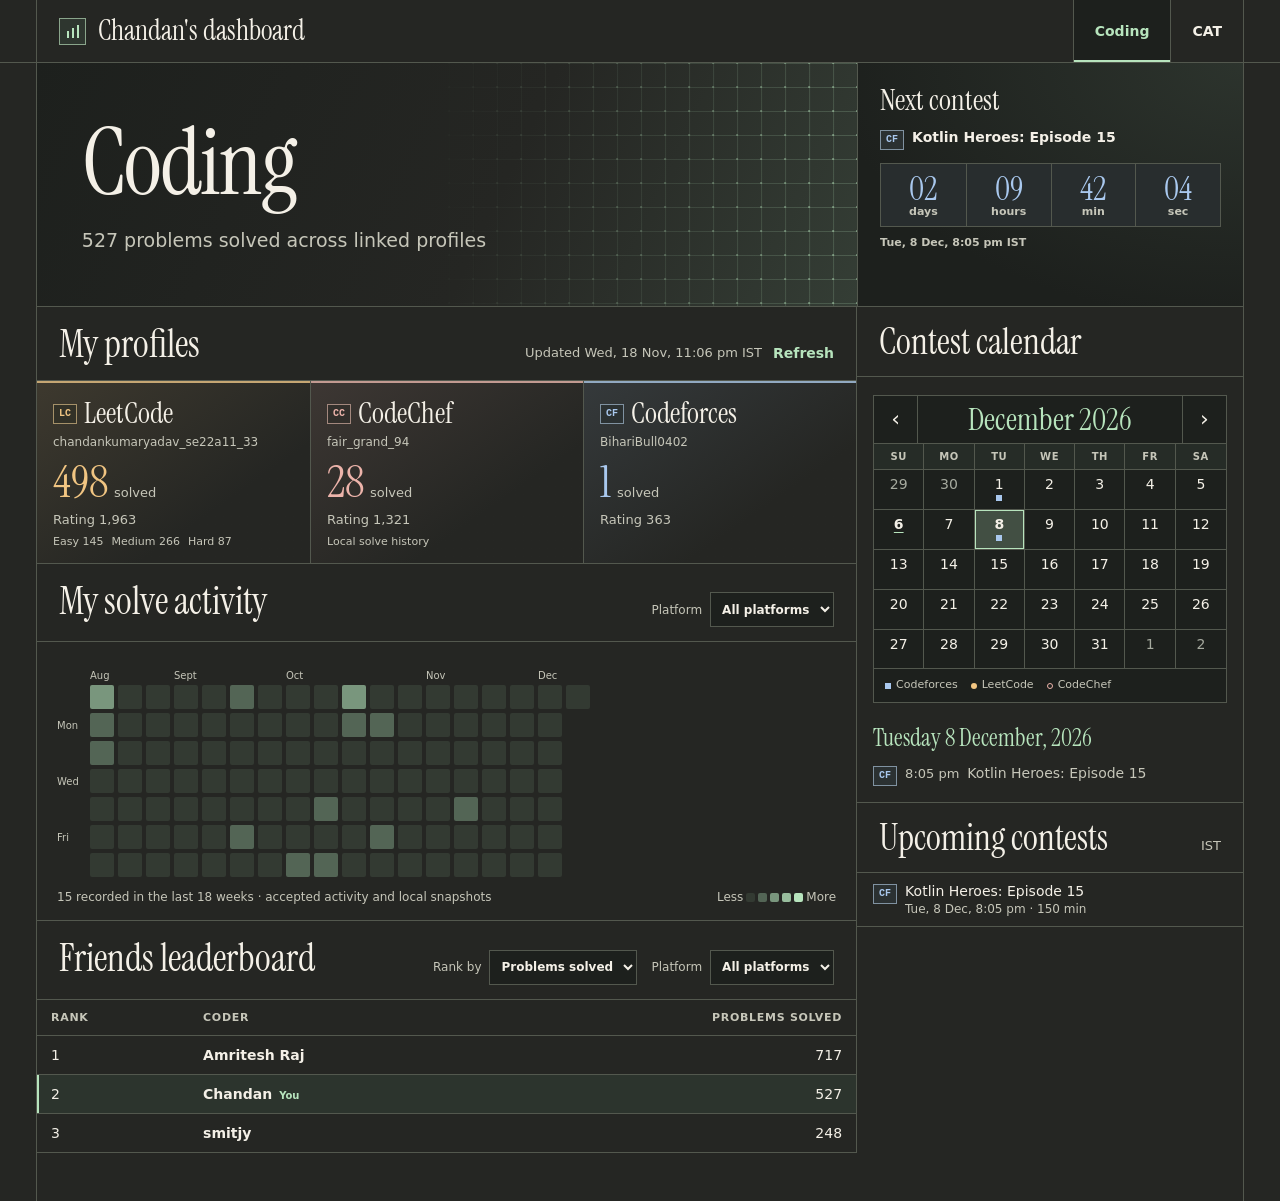
==== commit 33d578ce: "Publish the color dashboard refresh" ====
--- a/index.html
+++ b/index.html
@@ -4,15 +4,15 @@
   <meta name="coding-feed" content="coding-data.json">
   <meta charset="utf-8">
   <meta name="viewport" content="width=device-width, initial-scale=1">
-  <meta name="theme-color" content="#2e2e2e">
+  <meta name="theme-color" content="#252623">
   <meta name="description" content="Chandan's coding activity, contest calendar, leaderboard and CAT practice.">
   <title>Coding · Chandan's dashboard</title>
-  <link rel="stylesheet" href="styles.css">
-  <link rel="stylesheet" href="calendar.css">
-  <link rel="stylesheet" href="coding.css">
-  <script src="calendar.js" defer></script>
-  <script src="coding-data.js" defer></script>
-  <script src="coding.js" defer></script>
+  <link rel="stylesheet" href="styles.css?v=2cd188abfd91">
+  <link rel="stylesheet" href="calendar.css?v=2cd188abfd91">
+  <link rel="stylesheet" href="coding.css?v=2cd188abfd91">
+  <script src="calendar.js?v=2cd188abfd91" defer></script>
+  <script src="coding-data.js?v=2cd188abfd91" defer></script>
+  <script src="coding.js?v=2cd188abfd91" defer></script>
 </head>
 <body>
   <a class="skip" href="#main">Skip to content</a>
--- a/styles.css
+++ b/styles.css
@@ -9,21 +9,32 @@
   font-family: "Segoe UI", system-ui, sans-serif;
   background: var(--background);
   color: var(--text);
-  --background: #2e2e2e;
-  --surface: #272727;
-  --raised: #3c3c3c;
-  --text: #f2f2f2;
-  --muted: #c5c5c5;
-  --subdued: #a7a7a7;
-  --rule: #686868;
-  --paper: #f8f8f8;
-  --paper-rule: #c7c7c7;
-  --ink: #282828;
-  --signal: #e2e2e2;
+  --background: #252623;
+  --surface: #1d201d;
+  --raised: #333a32;
+  --text: #f4f0e7;
+  --muted: #c6c6b9;
+  --subdued: #a6aa9f;
+  --rule: #53584e;
+  --paper: #f6f0e1;
+  --paper-rule: #d4cdbb;
+  --ink: #282820;
+  --signal: #e7e5d8;
+  --accent: #b7e4bd;
+  --leetcode: #f1c582;
+  --codechef: #edb4ab;
+  --codeforces: #a9c8ee;
   --serif: "Instrument Serif", Georgia, serif;
   --shell: min(1360px, calc(100% - 72px));
 }
 
+.cat-page { --accent: #f2c78f; }
+[data-section="QA"] { --section-color: #b7e4bd; }
+[data-section="DILR"] { --section-color: #c9bff1; }
+[data-section="VARC"] { --section-color: #f2c78f; }
+:is(.leetcode, [data-platform="leetcode"]) { --platform-color: var(--leetcode); }
+:is(.codechef, [data-platform="codechef"]) { --platform-color: var(--codechef); }
+:is(.codeforces, [data-platform="codeforces"]) { --platform-color: var(--codeforces); }
 *, *::before, *::after { box-sizing: border-box; }
 [hidden] { display: none !important; }
 html { scroll-padding-top: 14px; }
@@ -31,7 +42,7 @@
 a { color: inherit; }
 button { font: inherit; color: inherit; cursor: pointer; }
 button:disabled { cursor: default; }
-:focus-visible { outline: 2px solid var(--signal); outline-offset: 4px; }
+:focus-visible { outline: 2px solid var(--accent); outline-offset: 4px; }
 #page-title:focus { outline: none; }
 .skip { position: absolute; left: 16px; top: 12px; transform: translateY(-200%); background: var(--paper); color: var(--ink); padding: 10px; z-index: 2; }
 .skip:focus { transform: none; }
@@ -48,21 +59,41 @@
   text-decoration: none;
   white-space: nowrap;
 }
-.brand-mark { display: inline-flex; justify-content: center; align-items: end; gap: 3px; width: 27px; height: 27px; padding-bottom: 6px; border: 1px solid var(--muted); }
-.brand-mark i { width: 2px; height: 7px; background: var(--signal); }
+.brand-mark { display: inline-flex; justify-content: center; align-items: end; gap: 3px; width: 27px; height: 27px; padding-bottom: 6px; border: 1px solid color-mix(in srgb, var(--accent) 55%, var(--rule)); background: color-mix(in srgb, var(--accent) 11%, var(--surface)); }
+.brand-mark i { width: 2px; height: 7px; background: var(--accent); }
 .brand-mark i:nth-child(2) { height: 10px; }
 .brand-mark i:nth-child(3) { height: 13px; }
 .primary-nav { display: flex; }
 .primary-nav :is(a, button) { display: inline-flex; align-items: center; min-height: 44px; padding-inline: 21px; border: 0; border-left: 1px solid var(--rule); background: transparent; font-size: 14px; font-weight: 600; text-decoration: none; }
 .primary-nav :is(a, button)[aria-current="page"], .primary-nav :is(a, button):hover:not(:disabled) { background: var(--surface); }
-.primary-nav :is(a, button)[aria-current="page"] { box-shadow: inset 0 -2px var(--signal); }
+.primary-nav :is(a, button)[aria-current="page"] { color: var(--accent); box-shadow: inset 0 -2px var(--accent); }
 .primary-nav button:disabled { color: var(--muted); }
 .primary-nav :is(a, button):focus-visible { outline-offset: -4px; }
 .cat-nav { justify-content: end; border-bottom: 1px solid var(--rule); }
 
 .workspace { min-height: calc(100vh - 63px); padding-bottom: 48px; }
 .hero { display: grid; grid-template-columns: minmax(0, 1fr) minmax(250px, 30%); border-bottom: 1px solid var(--rule); }
-.hero-inner { padding: clamp(28px, 4.3vw, 60px) clamp(22px, 3.5vw, 51px) clamp(30px, 4vw, 54px); }
+.hero-inner {
+  position: relative;
+  isolation: isolate;
+  overflow: hidden;
+  padding: clamp(28px, 4.3vw, 60px) clamp(22px, 3.5vw, 51px) clamp(30px, 4vw, 54px);
+  background: linear-gradient(115deg, var(--surface), var(--background) 56%, color-mix(in srgb, var(--accent) 15%, var(--surface)));
+}
+.hero-inner::after {
+  position: absolute;
+  z-index: -1;
+  inset: 0;
+  content: "";
+  background-image:
+    radial-gradient(circle, color-mix(in srgb, var(--accent) 46%, transparent) 1px, transparent 1.5px),
+    linear-gradient(90deg, color-mix(in srgb, var(--accent) 20%, transparent) 1px, transparent 1px),
+    linear-gradient(color-mix(in srgb, var(--accent) 20%, transparent) 1px, transparent 1px);
+  background-size: 24px 24px;
+  background-position: right 12px top 12px, right top, right top;
+  mask-image: linear-gradient(90deg, transparent 48%, #000 100%);
+  pointer-events: none;
+}
 .hero-date, .plan-meta {
   margin: 0;
   color: var(--muted);
@@ -73,9 +104,10 @@
 }
 h1, h2, h3, h4 { margin: 0; font-family: var(--serif); font-weight: 400; }
 .hero h1 { margin: 9px 0 0; max-width: 18ch; font-size: clamp(54px, 7.2vw, 106px); line-height: .98; letter-spacing: -.02em; text-wrap: balance; }
+.hero-date { color: var(--accent); }
 .hero-summary { margin: 18px 0 0; color: var(--muted); line-height: 1.5; font-size: clamp(15px, 1.65vw, 19px); }
-.hero-breakdown { display: grid; grid-template-columns: repeat(3, minmax(0, 1fr)); align-content: end; margin: 0; border-left: 1px solid var(--rule); background: var(--surface); padding: 18px 18px 27px; }
-.hero-breakdown div { display: flex; flex-direction: column-reverse; align-items: center; gap: 6px; }
+.hero-breakdown { display: grid; grid-template-columns: repeat(3, minmax(0, 1fr)); align-content: end; margin: 0; border-left: 1px solid var(--rule); background: color-mix(in srgb, var(--accent) 8%, var(--surface)); padding: 18px 18px 27px; }
+.hero-breakdown div { display: flex; flex-direction: column-reverse; align-items: center; gap: 6px; color: var(--section-color); }
 .hero-breakdown div + div { border-left: 1px solid var(--rule); }
 .hero-breakdown dt { color: var(--muted); font-size: 11px; font-weight: 700; letter-spacing: .09em; }
 .hero-breakdown dd { margin: 0; font: clamp(38px, 5.1vw, 72px)/.9 var(--serif); }
@@ -83,35 +115,36 @@
 
 .section-heading { display: flex; flex-wrap: wrap; align-items: baseline; justify-content: space-between; gap: 4px 18px; padding: 17px 22px 14px; border-bottom: 1px solid var(--rule); }
 .section-heading h2 { font-size: clamp(31px, 3vw, 42px); line-height: 1.05; }
-.schedule-heading p { margin: 0; color: var(--muted); font-size: 13px; line-height: 1.5; }
+.schedule-heading p { margin: 0; color: var(--accent); font-size: 13px; line-height: 1.5; }
 .plan-overview { display: grid; grid-template-columns: repeat(4, minmax(0, 1fr)); list-style: none; margin: 0; padding: 0; }
 .plan-item { min-width: 0; border-right: 1px solid var(--rule); border-bottom: 1px solid var(--rule); }
 .plan-item:nth-child(4n) { border-right: 0; }
 .plan-card { display: flex; flex-direction: column; gap: 10px; width: 100%; height: 100%; min-height: 100%; padding: clamp(12px, 1.45vw, 20px); border: 0; background: transparent; color: inherit; text-align: left; }
-button.plan-card:hover { background: var(--surface); }
+button.plan-card:hover { background: color-mix(in srgb, var(--accent) 9%, var(--surface)); }
+button.plan-card:hover .plan-focus { color: var(--accent); }
 .plan-card:focus-visible { outline-offset: -3px; }
 .plan-art { display: block; width: 100%; height: auto; aspect-ratio: 600 / 392; background: var(--paper); border: 1px solid var(--paper-rule); }
 .plan-meta { display: flex; flex-wrap: wrap; align-items: baseline; justify-content: space-between; gap: 3px 9px; font-size: 10px; letter-spacing: .07em; }
-.plan-day { color: var(--signal); }
+.plan-day { color: var(--accent); }
 .plan-focus { display: flex; justify-content: space-between; align-items: baseline; gap: 6px; font: clamp(27px, 2.65vw, 41px)/.98 var(--serif); }
-.plan-arrow { flex: none; font: 16px/1 system-ui, sans-serif; color: var(--signal); }
+.plan-arrow { flex: none; font: 16px/1 system-ui, sans-serif; color: var(--accent); }
 
 .practice-layout { display: grid; grid-template-columns: minmax(0, 1fr) minmax(238px, 24%); align-items: start; }
 .practice-column { min-width: 0; border-right: 1px solid var(--rule); }
-.jump-link, .text-button { color: var(--signal); font-size: 14px; font-weight: 650; }
+.jump-link, .text-button { color: var(--accent); font-size: 14px; font-weight: 650; }
 .jump-link { text-decoration: none; padding: 5px 0; }
 .jump-link:hover, .text-button:hover { text-decoration: underline; text-underline-offset: 4px; }
 .jump-link span { margin-left: 4px; }
 .text-button { border: 0; background: transparent; padding: 5px 0; }
 .group-heading { display: flex; flex-wrap: wrap; align-items: baseline; justify-content: space-between; gap: 6px 14px; padding: 13px 22px; background: var(--surface); border-bottom: 1px solid var(--rule); }
-.group-heading h3 { font-size: 25px; line-height: 1.05; }
+.group-heading h3 { color: var(--section-color); font-size: 25px; line-height: 1.05; }
 .group-heading span { color: var(--muted); font-size: 12px; font-weight: 650; }
 .question-card { padding: clamp(18px, 2.6vw, 34px) clamp(20px, 3.5vw, 48px); border-bottom: 1px solid var(--rule); }
 .question-card:target { outline: 2px solid var(--signal); outline-offset: -2px; }
 .question-meta { display: flex; align-items: center; flex-wrap: wrap; gap: 7px 10px; margin-bottom: 12px; }
 .number, .tag { font-size: 11px; font-weight: 750; letter-spacing: .09em; }
 .number { color: var(--signal); }
-.tag { border: 1px solid var(--rule); color: var(--muted); padding: 3px 6px; }
+.tag { border: 1px solid color-mix(in srgb, var(--section-color) 45%, var(--rule)); color: var(--section-color); background: color-mix(in srgb, var(--section-color) 9%, var(--surface)); padding: 3px 6px; }
 .question-topic, .question-origin { color: var(--muted); font-size: 13px; }
 .question-origin { margin-left: auto; }
 .question-card fieldset { min-width: 0; margin: 0; padding: 0; border: 0; }
@@ -120,7 +153,7 @@
 .choice { display: grid; grid-template-columns: 16px 19px minmax(0, 1fr); align-items: baseline; gap: 9px; min-height: 43px; padding: 10px 12px; cursor: pointer; }
 .choice + .choice { border-top: 1px solid var(--rule); }
 .choice:hover { background: var(--surface); }
-.choice:has(input:checked) { background: var(--signal); color: var(--ink); }
+.choice:has(input:checked) { background: var(--accent); color: var(--ink); }
 .choice input { width: 15px; height: 15px; margin: 0; accent-color: var(--signal); align-self: center; }
 .choice input:checked { accent-color: var(--ink); }
 .choice:has(input:focus-visible) { outline: 2px solid var(--signal); outline-offset: 1px; position: relative; }
@@ -145,14 +178,14 @@
 .arrow-button { flex: 0 0 42px; min-height: 42px; line-height: 1; border: 1px solid var(--rule); background: transparent; font-size: 25px; }
 .arrow-button:disabled { color: var(--subdued); }
 .arrow-button:hover:not(:disabled) { color: var(--ink); background: var(--signal); }
-progress { display: block; width: 100%; height: 5px; margin: 13px 0 14px; overflow: hidden; border: 0; background: var(--surface); color: var(--signal); }
+progress { display: block; width: 100%; height: 5px; margin: 13px 0 14px; overflow: hidden; border: 0; background: var(--surface); color: var(--accent); }
 progress::-webkit-progress-bar { background: var(--surface); }
-progress::-webkit-progress-value { background: var(--signal); }
-progress::-moz-progress-bar { background: var(--signal); }
+progress::-webkit-progress-value { background: var(--accent); }
+progress::-moz-progress-bar { background: var(--accent); }
 .question-grid { display: grid; grid-template-columns: repeat(5, minmax(0, 1fr)); border-top: 1px solid var(--rule); border-left: 1px solid var(--rule); }
 .question-grid a { display: grid; place-items: center; min-height: 40px; border-right: 1px solid var(--rule); border-bottom: 1px solid var(--rule); color: var(--text); text-decoration: none; font-size: 13px; }
 .question-grid a:hover { background: var(--surface); }
-.question-grid a.answered { background: var(--signal); color: var(--ink); font-weight: 700; }
+.question-grid a.answered { background: var(--accent); color: var(--ink); font-weight: 700; }
 .question-grid a:focus-visible { outline-offset: -3px; }
 .question-grid a.answered:focus-visible { outline-color: var(--ink); }
 
@@ -162,7 +195,7 @@
 .solution-list summary:focus-visible { outline-offset: -3px; }
 .solution-list summary:hover { background: var(--surface); }
 .solution-list summary::-webkit-details-marker { display: none; }
-.solution-list summary::after { content: "+"; color: var(--signal); font-size: 21px; }
+.solution-list summary::after { content: "+"; color: var(--accent); font-size: 21px; }
 .solution-list details[open] summary::after { content: "−"; }
 .solution-number { color: var(--muted); font-size: 11px; font-weight: 750; letter-spacing: .09em; }
 .solution-topic { font: 25px/1.08 var(--serif); }
--- a/calendar.css
+++ b/calendar.css
@@ -11,7 +11,7 @@
   border-bottom: 1px solid var(--rule);
   text-align: center;
 }
-.cal-head > span { padding: 8px 4px; font: clamp(23px, 2.45vw, 32px)/1 var(--serif); }
+.cal-head > span { padding: 8px 4px; color: var(--accent); font: clamp(23px, 2.45vw, 32px)/1 var(--serif); }
 .cal-nav {
   display: grid;
   place-items: center;
@@ -29,7 +29,7 @@
 .cal-grid { display: grid; grid-template-columns: repeat(7, minmax(0, 1fr)); text-align: center; }
 .cal-grid > * { border-right: 1px solid var(--rule); border-bottom: 1px solid var(--rule); }
 .cal-grid > :nth-child(7n) { border-right: 0; }
-.cal-grid .dow { padding: 7px 0; color: var(--muted); font-size: 10px; font-weight: 650; letter-spacing: .055em; text-transform: uppercase; }
+.cal-grid .dow { padding: 7px 0; color: var(--muted); background: color-mix(in srgb, var(--accent) 6%, var(--surface)); font-size: 10px; font-weight: 650; letter-spacing: .055em; text-transform: uppercase; }
 .cal-cell {
   display: flex;
   flex-direction: column;
@@ -48,25 +48,24 @@
   font-variant-numeric: tabular-nums;
 }
 .cal-cell.out:not(.has) { color: var(--subdued); }
-.cal-cell.today > :first-child { text-decoration: underline; text-underline-offset: 3px; font-weight: 750; }
-.cal-cell.sel, .cal-cell.sel:hover { background: var(--signal); color: var(--ink); font-weight: 700; }
+.cal-cell.today > :first-child { text-decoration: underline; text-decoration-color: var(--accent); text-underline-offset: 3px; font-weight: 750; }
+.cal-cell.sel, .cal-cell.sel:hover { background: color-mix(in srgb, var(--accent) 24%, var(--surface)); color: var(--text); box-shadow: inset 0 0 0 1px var(--accent); font-weight: 700; }
 .cal-cell:focus-visible, .cal-nav:focus-visible { outline-offset: -3px; }
-.cal-cell.sel:focus-visible { outline-color: var(--ink); }
 .marks { display: flex; align-items: center; gap: 3px; height: 6px; }
-.cal-mark { display: inline-block; width: 6px; height: 6px; flex: none; background: currentColor; }
+.cal-mark { display: inline-block; width: 6px; height: 6px; flex: none; color: var(--platform-color, var(--accent)); background: currentColor; }
 .cal-mark.leetcode, .cal-mark.codechef { border-radius: 50%; }
 .cal-mark.codechef { background: transparent; border: 1px solid currentColor; }
 .cal-mark.cat { width: 8px; height: 2px; }
 .cal-legend { display: flex; flex-wrap: wrap; gap: 6px 13px; padding: 9px 11px; color: var(--muted); font-size: 11px; line-height: 1.35; }
 .cal-legend span { display: inline-flex; align-items: center; gap: 5px; }
 .cal-day { color: var(--muted); line-height: 1.45; }
-.cal-day h4 { margin-bottom: 7px; font-size: 24px; }
+.cal-day h4 { margin-bottom: 7px; color: var(--accent); font-size: 24px; }
 .cal-day p { margin: 0 0 6px; }
 .cal-day ul { display: grid; gap: 8px; margin: 0; padding: 0; list-style: none; }
 .cal-day li { display: flex; flex-wrap: wrap; align-items: baseline; gap: 6px 8px; }
 .cal-day time, .calendar-note { color: var(--muted); font-size: 13px; }
 .cat-month { border-bottom: 1px solid var(--rule); }
-.cat-month summary { padding: 12px 22px; cursor: pointer; color: var(--signal); font-weight: 650; font-size: 14px; }
+.cat-month summary { padding: 12px 22px; cursor: pointer; color: var(--accent); font-weight: 650; font-size: 14px; }
 .cat-month-content { display: grid; grid-template-columns: minmax(0, 345px) minmax(0, 1fr); align-items: start; gap: 18px; padding: 4px 22px 18px; }
 @media (max-width: 560px) {
   .cat-month summary { padding-inline: 14px; }
--- a/coding.css
+++ b/coding.css
@@ -5,21 +5,21 @@
   display: grid;
   grid-template-columns: minmax(0, 1fr) var(--coding-aside);
 }
-.coding-hero .hero-inner { align-self: center; }
+.coding-hero .hero-inner { align-content: center; }
 .coding-hero h1 { margin-top: 0; }
 .next-contest {
   padding: 18px 22px;
   border-left: 1px solid var(--rule);
-  background: var(--surface);
+  background: radial-gradient(ellipse at top right, color-mix(in srgb, var(--accent) 10%, var(--surface)), var(--surface) 75%);
 }
 .next-contest h2 { margin-bottom: 10px; font-size: 29px; }
 .next-contest-name { display: flex; align-items: baseline; gap: 8px; font-weight: 650; font-size: 14px; }
 .next-contest-name a, .contest-entry a, .cal-day a { overflow-wrap: anywhere; text-decoration: none; }
 .next-contest-name a:hover, .contest-entry a:hover, .cal-day a:hover, .profile-handle:hover { text-decoration: underline; text-underline-offset: 3px; }
 .contest-timer { display: grid; grid-template-columns: repeat(4, minmax(0, 1fr)); margin-top: 13px; border: 1px solid var(--rule); }
-.contest-timer > div { display: grid; align-content: center; justify-items: center; padding: 8px 3px; }
+.contest-timer > div { display: grid; align-content: center; justify-items: center; padding: 8px 3px; background: color-mix(in srgb, var(--platform-color, var(--accent)) 8%, var(--surface)); }
 .contest-timer > div + div { border-left: 1px solid var(--rule); }
-.contest-timer strong { font: 33px/1 var(--serif); font-variant-numeric: tabular-nums; }
+.contest-timer strong { color: var(--platform-color, var(--accent)); font: 33px/1 var(--serif); font-variant-numeric: tabular-nums; }
 .contest-timer span, .contest-time { color: var(--muted); font-size: 11px; font-weight: 650; }
 .contest-time { margin: 9px 0 0; }
 .coding-main, .coding-sidebar { min-width: 0; }
@@ -42,36 +42,43 @@
   font: inherit;
   font-weight: 600;
 }
+.coding-filter select:hover { border-color: var(--accent); }
 
 .profile-grid { display: grid; grid-template-columns: repeat(3, minmax(0, 1fr)); padding: 0; margin: 0; list-style: none; }
-.profile-card { min-width: 0; padding: 15px 16px; border-bottom: 1px solid var(--rule); }
+.profile-card {
+  min-width: 0;
+  padding: 17px 16px 15px;
+  border-bottom: 1px solid var(--rule);
+  background: linear-gradient(145deg, color-mix(in srgb, var(--platform-color) 12%, var(--background)), var(--background) 68%);
+  box-shadow: inset 0 2px color-mix(in srgb, var(--platform-color) 72%, var(--rule));
+}
 .profile-card + .profile-card { border-left: 1px solid var(--rule); }
 .profile-heading { display: flex; align-items: center; gap: 7px; }
 .profile-heading h3 { font-size: 29px; line-height: 1.1; }
-.platform-tag { display: inline-block; flex: none; border: 1px solid var(--rule); color: var(--muted); padding: 2px 4px; font: 700 10px/1.2 ui-monospace, monospace; }
+.platform-tag { display: inline-block; flex: none; border: 1px solid color-mix(in srgb, var(--platform-color) 52%, var(--rule)); color: var(--platform-color); background: color-mix(in srgb, var(--platform-color) 10%, var(--surface)); padding: 3px 5px; font: 700 10px/1.2 ui-monospace, monospace; }
 .profile-handle { display: inline-block; color: var(--muted); text-decoration: none; margin-top: 5px; font-size: 12px; overflow-wrap: anywhere; }
 .profile-count { display: flex; align-items: baseline; gap: 6px; margin-top: 10px; }
-.profile-count strong { font: 45px/.96 var(--serif); font-variant-numeric: tabular-nums; }
+.profile-count strong { color: var(--platform-color); font: 45px/.96 var(--serif); font-variant-numeric: tabular-nums; }
 .profile-count span, .profile-rating, .profile-levels { color: var(--muted); font-size: 13px; }
 .profile-rating { margin: 8px 0 0; }
 .profile-levels { display: flex; flex-wrap: wrap; gap: 4px 8px; margin: 8px 0 0; font-size: 11px; }
 
-.heatmap-panel { padding: 16px 20px; border-bottom: 1px solid var(--rule); }
+.heatmap-panel { --heat-color: var(--platform-color, var(--accent)); padding: 16px 20px; border-bottom: 1px solid var(--rule); }
 .heat-scroll { max-width: 100%; overflow-x: auto; padding: 3px 0 7px; }
 .heat-grid { display: grid; grid-template-columns: 29px repeat(18, minmax(16px, 24px)); gap: 4px; min-width: 389px; }
 .heat-week { display: grid; grid-template-rows: 20px repeat(7, 1fr); gap: 4px; min-width: 0; }
 .heat-month, .heat-days { color: var(--muted); font-size: 10px; white-space: nowrap; }
 .heat-month { align-self: end; }
 .heat-days span { align-self: center; }
-.heat-cell { display: block; aspect-ratio: 1; min-width: 0; border: 0; padding: 0; background: var(--surface); }
-.heat-cell[data-level="0"] { background: #454545; }
-.heat-cell[data-level="1"] { background: #747474; }
-.heat-cell[data-level="2"] { background: #a0a0a0; }
-.heat-cell[data-level="3"] { background: #c4c4c4; }
-.heat-cell[data-level="4"] { background: var(--signal); }
+.heat-cell { display: block; aspect-ratio: 1; min-width: 0; border: 0; border-radius: 2px; padding: 0; background: var(--surface); }
+.heat-cell[data-level="0"] { background: var(--raised); }
+.heat-cell[data-level="1"] { background: color-mix(in srgb, var(--heat-color) 35%, var(--surface)); }
+.heat-cell[data-level="2"] { background: color-mix(in srgb, var(--heat-color) 60%, var(--surface)); }
+.heat-cell[data-level="3"] { background: color-mix(in srgb, var(--heat-color) 80%, var(--surface)); }
+.heat-cell[data-level="4"] { background: var(--heat-color); }
 .heat-cell[data-level="unknown"] { background: var(--surface); }
 .heat-cell[data-level="future"] { background: transparent; }
-.heat-cell:focus-visible { outline-offset: 1px; }
+button.heat-cell:hover, .heat-cell:focus-visible { outline: 1px solid var(--heat-color); outline-offset: 2px; }
 .heat-footer, .heat-key { display: flex; align-items: center; flex-wrap: wrap; gap: 5px 8px; }
 .heat-footer { justify-content: space-between; margin-top: 6px; }
 .heat-explanation, .heat-key { margin: 0; font-size: 12px; color: var(--muted); }
@@ -83,8 +90,8 @@
 .coding-table th, .coding-table td { padding: 11px 14px; border-bottom: 1px solid var(--rule); text-align: left; }
 .coding-table thead th { color: var(--muted); font-size: 11px; letter-spacing: .065em; text-transform: uppercase; }
 .coding-table :is(th, td):nth-child(n+3) { text-align: right; }
-.leaderboard-me { background: var(--surface); }
-.you-label { display: inline-block; margin-left: 7px; font-size: 10px; color: var(--signal); }
+.leaderboard-me { background: color-mix(in srgb, var(--accent) 10%, var(--surface)); box-shadow: inset 2px 0 var(--accent); }
+.you-label { display: inline-block; margin-left: 7px; font-size: 10px; color: var(--accent); }
 .contest-panel { border-bottom: 1px solid var(--rule); }
 .contest-calendar { margin: 18px 16px; }
 .contest-panel .cal-day:not(:empty) { padding: 0 16px 16px; font-size: 14px; }
@@ -97,7 +104,7 @@
   .coding-workspace { --coding-aside: minmax(290px, 34%); }
   .profile-grid { grid-template-columns: minmax(0, 1fr); }
   .profile-card + .profile-card { border-left: 0; }
-  .profile-card { display: grid; grid-template-columns: minmax(0, 1fr) auto; align-items: baseline; gap: 5px 8px; padding: 11px 14px; }
+  .profile-card { display: grid; grid-template-columns: minmax(0, 1fr) auto; align-items: baseline; gap: 5px 8px; padding: 11px 14px; box-shadow: inset 2px 0 color-mix(in srgb, var(--platform-color) 72%, var(--rule)); }
   .profile-handle { grid-column: 1; }
   .profile-count { grid-column: 2; grid-row: 1 / span 2; margin-top: 0; text-align: right; }
   .profile-rating, .profile-levels { grid-column: 1 / -1; margin-top: 2px; }
